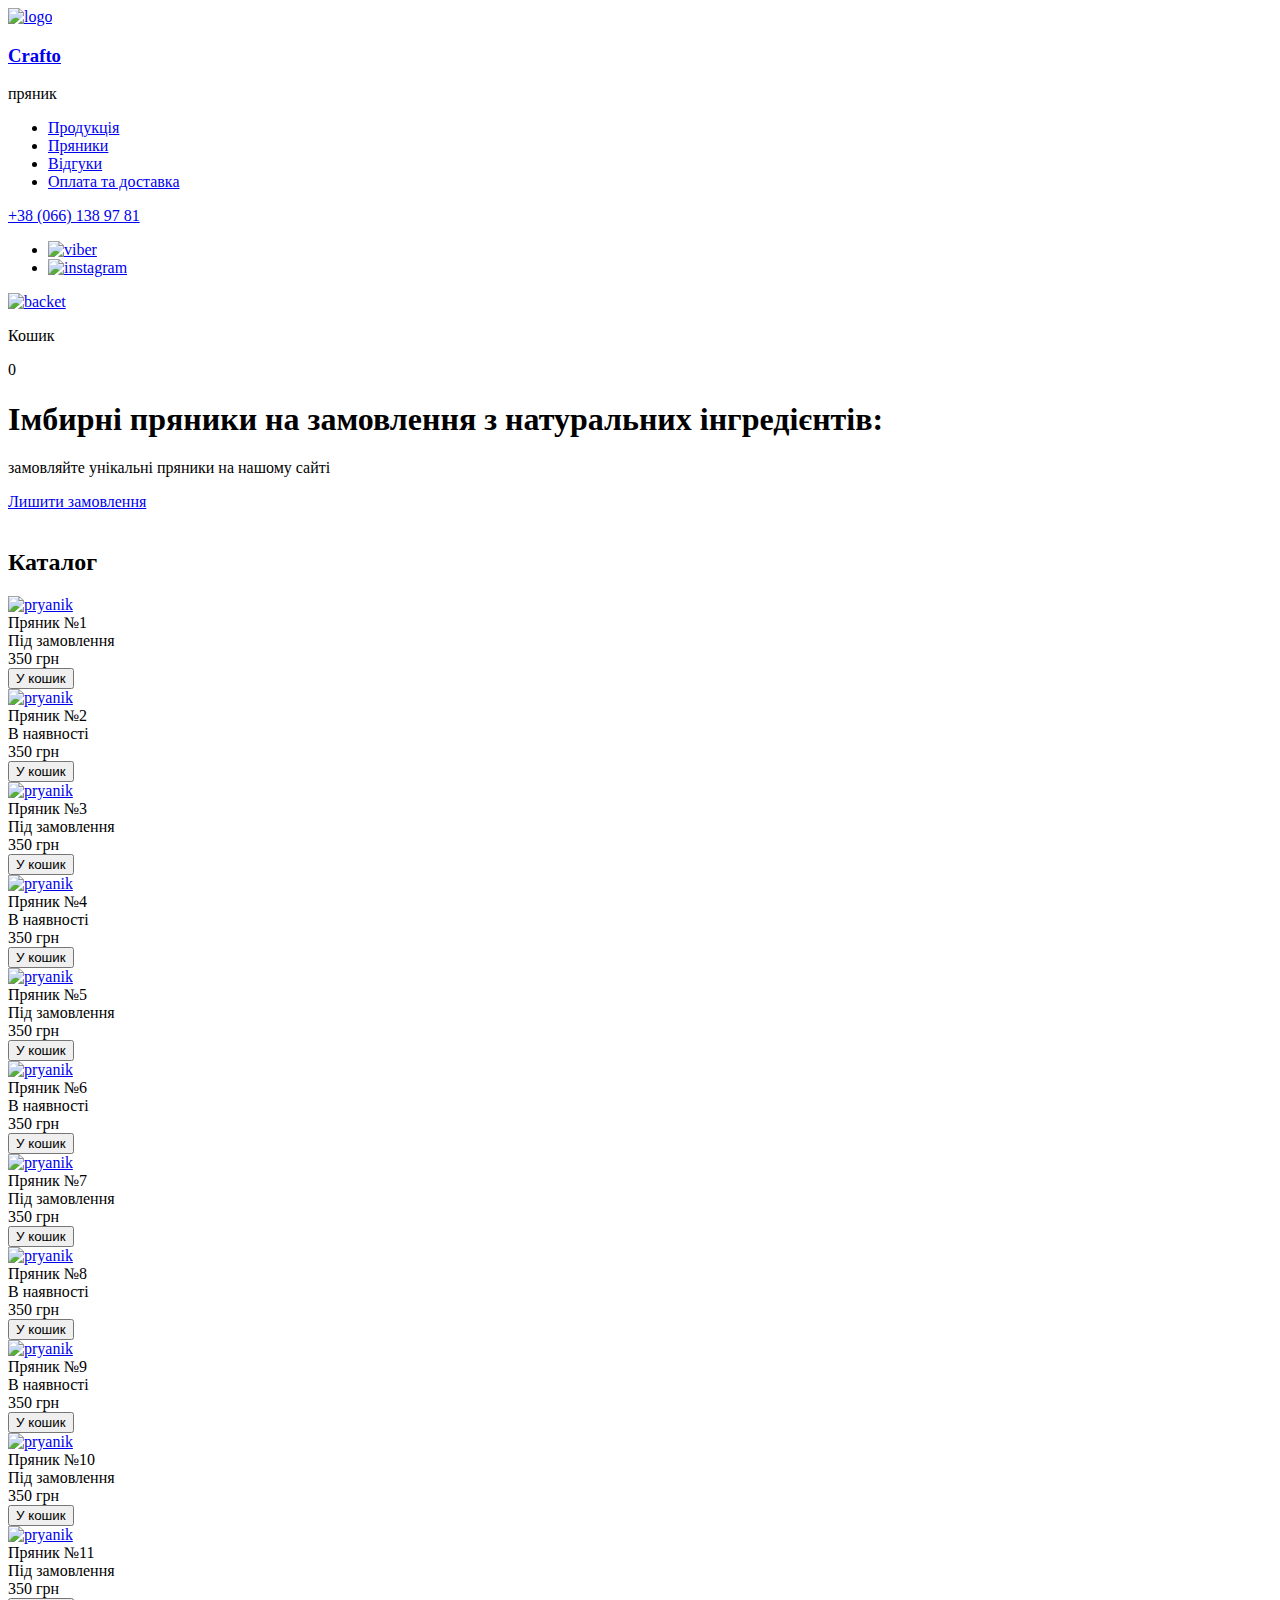
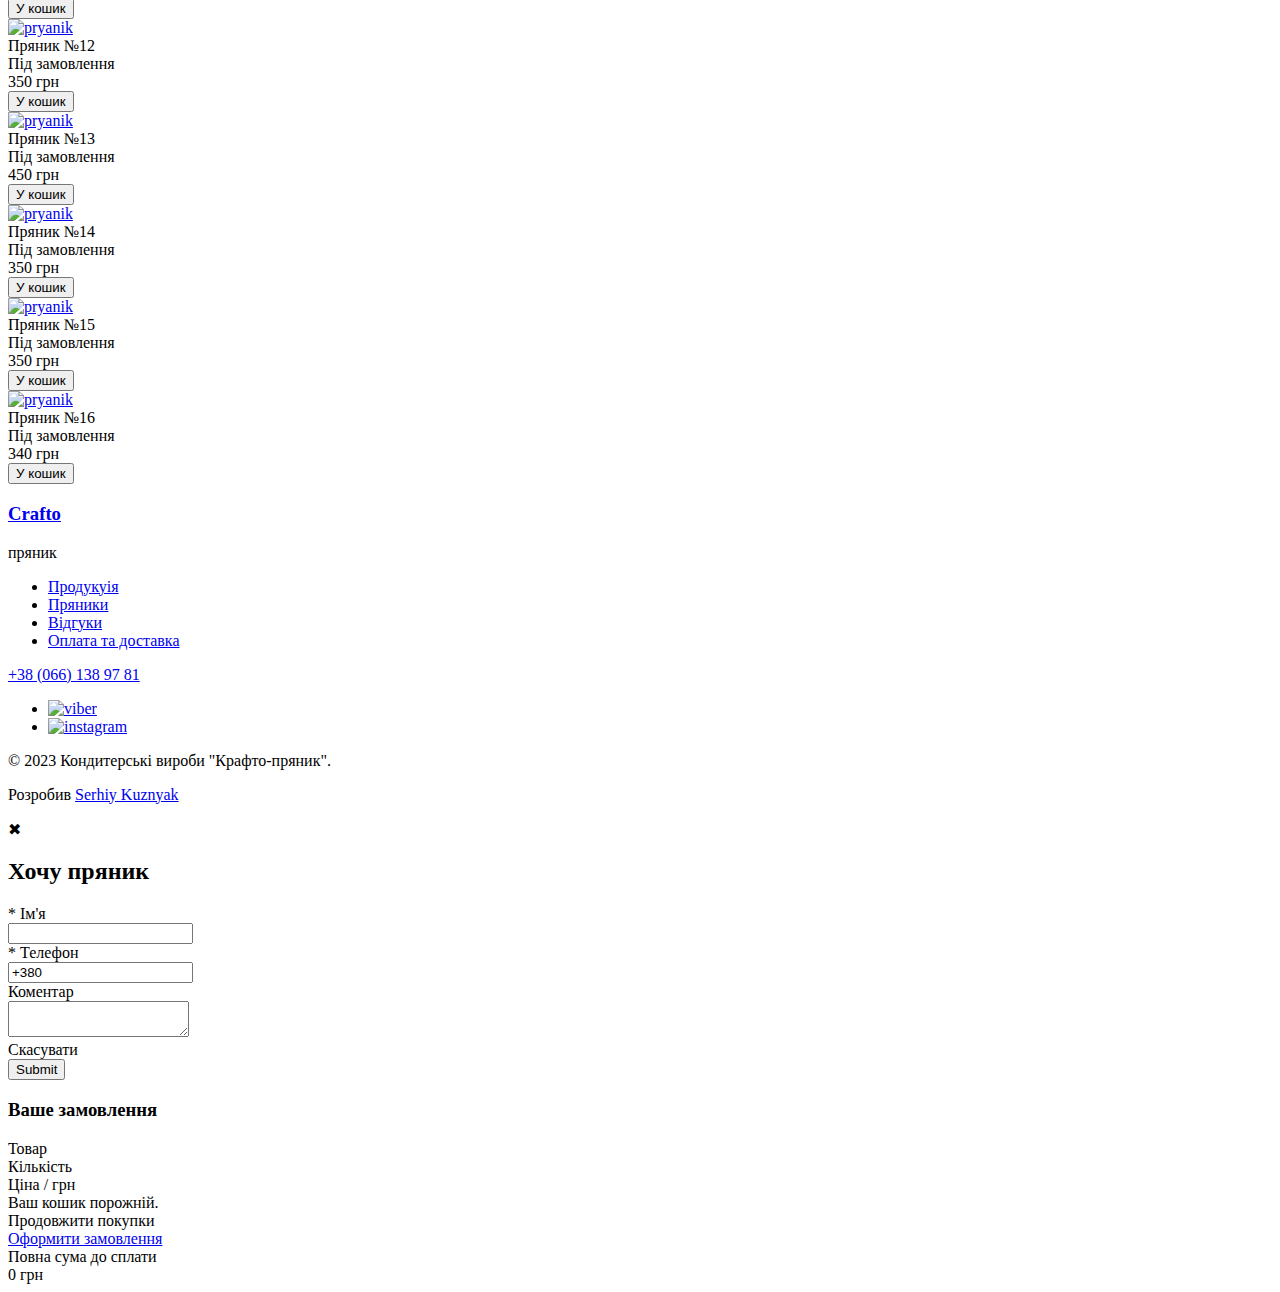
==== index.html @ ac28b1bc "Add files via upload" ====
<!DOCTYPE html>
<html lang="en">
<head>
    <meta charset="UTF-8">
    <meta http-equiv="X-UA-Compatible" content="IE=edge">
    <meta name="viewport" content="width=device-width, initial-scale=1.0">
    <title>Імбирні пряники ручної роботи на заказ. Crafto-пряник</title>
    <link rel="stylesheet" href="/css/slick.css">
    <link rel="stylesheet" href="/css/style.css">
    <link rel="stylesheet" href="/css/reset.css">
    <link rel="apple-touch-icon" sizes="180x180" href="favicon/apple-touch-icon.png">
    <link rel="icon" type="image/png" sizes="32x32" href="favicon/favicon-32x32.png">
    <link rel="icon" type="image/png" sizes="16x16" href="favicon/favicon-16x16.png">
    <link rel="manifest" href="favicon/site.webmanifest">
    <link rel="mask-icon" href="favicon/safari-pinned-tab.svg" color="#5bbad5">
    <meta name="msapplication-TileColor" content="#00aba9">
    <meta name="theme-color" content="#ffffff">
</head>
<body>
    <header class="header">
        <div class="container">
            <div class="top_wrapper">
                <div class="logo">
                    <a href="/">
                        <img src="/image/logo.svg" alt="logo">
                    </a> 
                    <div class="logo_text">
                        <a href="/">
                            <h3>Crafto</h3>
                        </a>
                        <p>пряник</p>      
                    </div>                                    
                </div>
                                
                <nav class="nav">
                    <ul class="ul_nav">
                        <li class="li_nav"><a href="#">Продукція</a></li>                    
                        <li class="li_nav"><a href="#">Пряники <i class="fa fa-angle-down"></i></a>
                            <!-- <ul class="submenu">
                                <li><a href="#">Item 1</a></li>
                                <li><a href="#">Item 2</a></li>
                              </ul> -->
                        </li>                        
                        <li class="li_nav"><a href="#">Відгуки</a></li>
                        <li class="li_nav"><a href="dostavka.html">Оплата та доставка</a></li>                        
                    </ul>
                </nav>                
                <div class="social-block">
                    <div class="tel-block">
                        <a href="tel:+380661389781" class="telephone">+38 (066) 138 97 81</a>
                    </div>
                    <ul class="social-menu">
                        <li class="social-viber"><a href="viber://chat?number= 380661389781" target="_blank">
                            <img src="/image/icon/viber-logo-14126.svg" alt="viber">
                        </a></li>
                        <li class="social-instagram"><a href="https://www.instagram.com/crafto_pryanik/" target="_blank">
                            <img src="/image/icon/instagram-logo-5544 1instagram_icon.svg" alt="instagram" max-width: 50px;>
                        </a></li>
                    </ul>
                </div>
                <div class="basket">
                    <div class="basket_icon">
                        <a href="#">
                            <img src="/image/icon/backet.svg" alt="backet">                            
                        </a>
                        <p class= "basket_text">Кошик</p>
                    </div>
                    <div class="basket_items " id="basket_items_count" >0</div>             
                   
                </div>
            </div>
        </div>
    </header>
  
    <section class="section">
        <div class="container">
            <div class="header_body">
                <div class="page">
                    <div class="title">
                        <h1 class="h1_title">Імбирні пряники на замовлення з натуральних інгредієнтів:</h1> 
                        <p class="p_title">замовляйте унікальні пряники на нашому сайті</p>   
                    </div>                
                    <a class="button_top" onclick="openModal()" href="#"><span>Лишити замовлення</span>  </a>                 
                </div>                
                <div class="pryanik-slider">
                    <img src="https://malevich.evo.run/img?url=https://images.crafta.ua/products/5823756" alt="" class="pryakin-slider__item">
                    <img src="https://shuba.life/static/content/thumbs/740x493/c/e2/hw4ywr---c740x493x50px50p-c740x493x50px50p-up--2c417b667ffc210f12deb0a39bbdfe2c.jpg" alt="" class="pryakin-slider__item">
                    <img src="https://domovenok-art.ru/wp-content/uploads/2018/11/imbirnye-pryaniki-super-recept.jpg" alt="" class="pryakin-slider__item">
                </div>
                            
            </div>            
        </div>
    </section>

    <section class="catalog">
        <div class="container">               
            <div class="catalog_text">
                    <h2>Каталог</h2>
           </div>           
                <div class="catalog_cart">

                    <div class="cart" data-id ="01">
                        <a href="/product.html"><img class="cart_img" src="/image/cart_1.jpg" alt="pryanik"></a>
                        <div class="catalog-box_category">
                            <div class="number_cart">Пряник №1</div>
                            <div class="info_cart">Під замовлення</div>
                            <div class="price_cart">350 грн</div>                            
                            <button class="price_add" id="price_open" data-cart="btn_add">У кошик</button>                                        
                        </div>                    
                    </div>

                    <div class="cart" data-id ="02">
                        <a href="/product.html"><img class="cart_img" src="/image/cart_1.jpg" alt="pryanik"></a>
                        <div class="catalog-box_category">
                            <div class="number_cart">Пряник №2</div>
                            <div class="info_cart info_cart_one">В наявності</div>
                            <div class="price_cart">350 грн</div> 
                            <button class="price_add" id="price_open" data-cart="btn_add">У кошик</button>                       
                        </div>                    
                    </div>

                    <div class="cart" data-id ="03">
                        <a href="/product.html"><img class="cart_img" src="/image/cart_1.jpg" alt="pryanik"></a>
                        <div class="catalog-box_category">
                            <div class="number_cart">Пряник №3</div>
                            <div class="info_cart">Під замовлення</div>
                            <div class="price_cart">350 грн</div> 
                            <button class="price_add" id="price_open" data-cart="btn_add">У кошик</button>                       
                        </div>                    
                    </div>

                    <div class="cart" data-id ="04">
                        <a href="/product.html"><img class="cart_img" src="/image/cart_1.jpg" alt="pryanik"></a>
                        <div class="catalog-box_category">
                            <div class="number_cart">Пряник №4</div>
                            <div class="info_cart info_cart_one">В наявності</div>
                            <div class="price_cart">350 грн</div> 
                            <button class="price_add" id="price_open" data-cart="btn_add">У кошик</button>                       
                        </div>                    
                    </div>

                    <div class="cart" data-id ="05">
                        <a href="/product.html"><img class="cart_img" src="/image/cart_1.jpg" alt="pryanik"></a>
                        <div class="catalog-box_category">
                            <div class="number_cart">Пряник №5</div>
                            <div class="info_cart">Під замовлення</div>
                            <div class="price_cart">350 грн</div> 
                            <button class="price_add" id="price_open" data-cart="btn_add">У кошик</button>                       
                        </div>                    
                    </div>

                    <div class="cart" data-id ="06">
                        <a href="/product.html"><img class="cart_img" src="/image/cart_1.jpg" alt="pryanik"></a>
                        <div class="catalog-box_category">
                            <div class="number_cart">Пряник №6</div>
                            <div class="info_cart info_cart_one">В наявності</div>
                            <div class="price_cart">350 грн</div> 
                            <button class="price_add" id="price_open" data-cart="btn_add">У кошик</button>                       
                        </div>                    
                    </div>

                    <div class="cart" data-id ="07">
                        <a href="/product.html"><img class="cart_img" src="/image/cart_1.jpg" alt="pryanik"></a>
                        <div class="catalog-box_category">
                            <div class="number_cart">Пряник №7</div>
                            <div class="info_cart">Під замовлення</div>
                            <div class="price_cart">350 грн</div> 
                            <button class="price_add" id="price_open" data-cart="btn_add">У кошик</button>                       
                        </div>                    
                    </div>

                    <div class="cart" data-id ="08">
                        <a href="/product.html"><img class="cart_img" src="/image/cart_1.jpg" alt="pryanik"></a>
                        <div class="catalog-box_category">
                            <div class="number_cart">Пряник №8</div>
                            <div class="info_cart info_cart_one">В наявності</div>
                            <div class="price_cart">350 грн</div> 
                            <button class="price_add" id="price_open" data-cart="btn_add">У кошик</button>                       
                        </div>                    
                    </div>

                    <div class="cart" data-id ="09">
                        <a href="/product.html"><img class="cart_img" src="/image/cart_1.jpg" alt="pryanik"></a>
                        <div class="catalog-box_category">
                            <div class="number_cart">Пряник №9</div>
                            <div class="info_cart info_cart_one">В наявності</div>
                            <div class="price_cart">350 грн</div> 
                            <button class="price_add" id="price_open" data-cart="btn_add">У кошик</button>                       
                        </div>                    
                    </div>

                    <div class="cart" data-id ="010">
                        <a href="/product.html"><img class="cart_img" src="/image/cart_1.jpg" alt="pryanik"></a>
                        <div class="catalog-box_category">
                            <div class="number_cart">Пряник №10</div>
                            <div class="info_cart">Під замовлення</div>
                            <div class="price_cart">350 грн</div> 
                            <button class="price_add" id="price_open" data-cart="btn_add">У кошик</button>                       
                        </div>                    
                    </div>

                    <div class="cart" data-id ="011">
                        <a href="/product.html"><img class="cart_img" src="/image/cart_1.jpg" alt="pryanik"></a>
                        <div class="catalog-box_category">
                            <div class="number_cart">Пряник №11</div>
                            <div class="info_cart">Під замовлення</div>
                            <div class="price_cart">350 грн</div> 
                            <button class="price_add" id="price_open" data-cart="btn_add">У кошик</button>                       
                        </div>                    
                    </div>

                    <div class="cart" data-id ="012">
                        <a href="/product.html"><img class="cart_img" src="/image/cart_1.jpg" alt="pryanik"></a>
                        <div class="catalog-box_category">
                            <div class="number_cart">Пряник №12</div>
                            <div class="info_cart">Під замовлення</div>
                            <div class="price_cart">350 грн</div> 
                            <button class="price_add" id="price_open" data-cart="btn_add">У кошик</button>                       
                        </div>                    
                    </div>

                    <div class="cart" data-id ="013">
                        <a href="/product.html"><img class="cart_img" src="/image/cart_1.jpg" alt="pryanik"></a>
                        <div class="catalog-box_category">
                            <div class="number_cart">Пряник №13</div>
                            <div class="info_cart">Під замовлення</div>
                            <div class="price_cart">450 грн</div> 
                            <button class="price_add" id="price_open" data-cart="btn_add">У кошик</button>                       
                        </div>                    
                    </div>

                    <div class="cart" data-id ="014">
                        <a href="/product.html"><img class="cart_img" src="/image/cart_1.jpg" alt="pryanik"></a>
                        <div class="catalog-box_category">
                            <div class="number_cart">Пряник №14</div>
                            <div class="info_cart">Під замовлення</div>
                            <div class="price_cart">350 грн</div> 
                            <button class="price_add" id="price_open" data-cart="btn_add">У кошик</button>                       
                        </div>                    
                    </div>

                    <div class="cart" data-id ="015">
                        <a href="/product.html"><img class="cart_img" src="/image/cart_1.jpg" alt="pryanik"></a>
                        <div class="catalog-box_category">
                            <div class="number_cart">Пряник №15</div>
                            <div class="info_cart">Під замовлення</div>
                            <div class="price_cart">350 грн</div> 
                            <button class="price_add" id="price_open" data-cart="btn_add">У кошик</button>                       
                        </div>                    
                    </div>

                    <div class="cart" data-id ="016">
                        <a href="/product.html"><img class="cart_img" src="/image/cart_1.jpg" alt="pryanik"></a>
                        <div class="catalog-box_category">
                            <div class="number_cart">Пряник №16</div>
                            <div class="info_cart">Під замовлення</div>
                            <div class="price_cart">340 грн</div> 
                            <button class="price_add" id="price_open" data-cart="btn_add">У кошик</button>                       
                        </div>                    
                    </div>
                                                  
            
        </div>                      
        </div>
    </section>

    <div class="footer">
       <div class="container">            
             <div class="logo_text">
                <a href="/">
                <h3>Crafto</h3>
                </a>
                 <p class="logo-text_footer">пряник</p>      
            </div>           

            <nav class="nav_footer ">
                <ul class="ul_nav">
                    <li class="li_nav li_footer"><a href="#">Продукуія</a></li>                    
                    <li class="li_nav li_footer"><a href="#">Пряники</a></li>
                    <li class="li_nav li_footer"><a href="#">Відгуки</a></li>
                    <li class="li_nav li_footer"><a href="/dostavka.html">Оплата та доставка</a></li>                        
                </ul>
            </nav>
            <div class="tel_footer tel_bottom">
                <div class="social-block">
                    <div class="tel-block">
                        <a href="tel:+380661389781" class="telephone">+38 (066) 138 97 81</a>
                    </div>
                    <ul class="social-menu">
                        <li class="social-viber"><a href="viber://chat?number=+380661389781" target=_blank"><img src="/image/icon/viber-logo-14126.svg" alt="viber"></a></li>
                        <li class="social-instagram"><a href="https://www.instagram.com/crafto_pryanik/" target="_blank"><img src="/image/icon/instagram-logo-5544 1instagram_icon.svg" alt="instagram" max-width: 50px;></a></li>
                    </ul>
                </div>
            </div>
            <div class="crafto">
                <p>© 2023 Кондитерські вироби "Крафто-пряник".</p>
                <p>Розробив <a href="https://www.facebook.com/profile.php?id=100007763801388">Serhiy Kuznyak</a></p>
            </div>
            
       </div> 
    </div> 

    <div id="modal_box" class="modal">
        <div class="modal__box">
            <form class="telegram-form">
                <div onclick="closeModal()" class="xrest">&#10006</div>
                <h2>Хочу пряник</h2>
                <div class="content__box" ><span>*</span> Ім'я</div>
                <div class="input__box"><input class="form_control" id="user_name" type="text" name="name" required></div>
                <div class="content__box" ><span>*</span> Телефон</div>
                <div class="input__box" ><input class="form_control" id="user_tel" type="tel" name="phone" required value="+380 " ></input></div>
                <div class="content__box" >Коментар</div>
                <textarea class="form_control" name="text" id="textarea"></textarea>
                <div class="errorMess"></div>
                <div class="button__box">                    
                    <div onclick="closeModal()" class="btn__box"><span>Скасувати</span></div>
                    <div id="btn__box" class="btn__box"><input type="submit"></div>
                    </div>                
            </form>            
        </div>
       </div>

       <div class="model">
            <div class="model_basket">
                <h3>Ваше замовлення</h3>
                <div class="model_header">
                    <div class="model_goods">Товар</div>
                    <div class="model_number">Кількість</div>
                    <div class="model_price">Ціна / грн</div>                   
                </div> 
                <div class="backet_close">Ваш кошик порожній.</div> 
                <div class="cartPrice"></div>                
                <div class="btn_form"> 
                    <div class="btn_one">
                        <div class="close_model" onclick="closeModal()"><span>Продовжити покупки</span></div>
                    <a><div class="btn_add"><a href="/basket.html"><span>Оформити замовлення</span></a></div> </a>
                    </div>           
                    <div class="all__calc">
                        Повна сума до сплати<br><span class="total__calc">0 </span><span class="grn"> грн</span>
                    </div>                                                      
                </div>                  
               
                                       
            </div>     
                     
        </div>

       </div>

    </div>
    <script src="/js/calcCartPrice.js"></script>
    <script src="/js/basketItems.js"></script>   
    <script src="https://ajax.googleapis.com/ajax/libs/jquery/3.7.1/jquery.min.js"></script>    
    <script src="/js/slider.js"></script>
    <script src="/js/slick.min.js"></script>
    <script src="/js/form.js"></script> 
    <script src="js/script.js"></script>
    <script src="/js/localStorage.js"></script>    
    <script src="/js/toggleCartStatus.js"></script>    
</body>
</html>
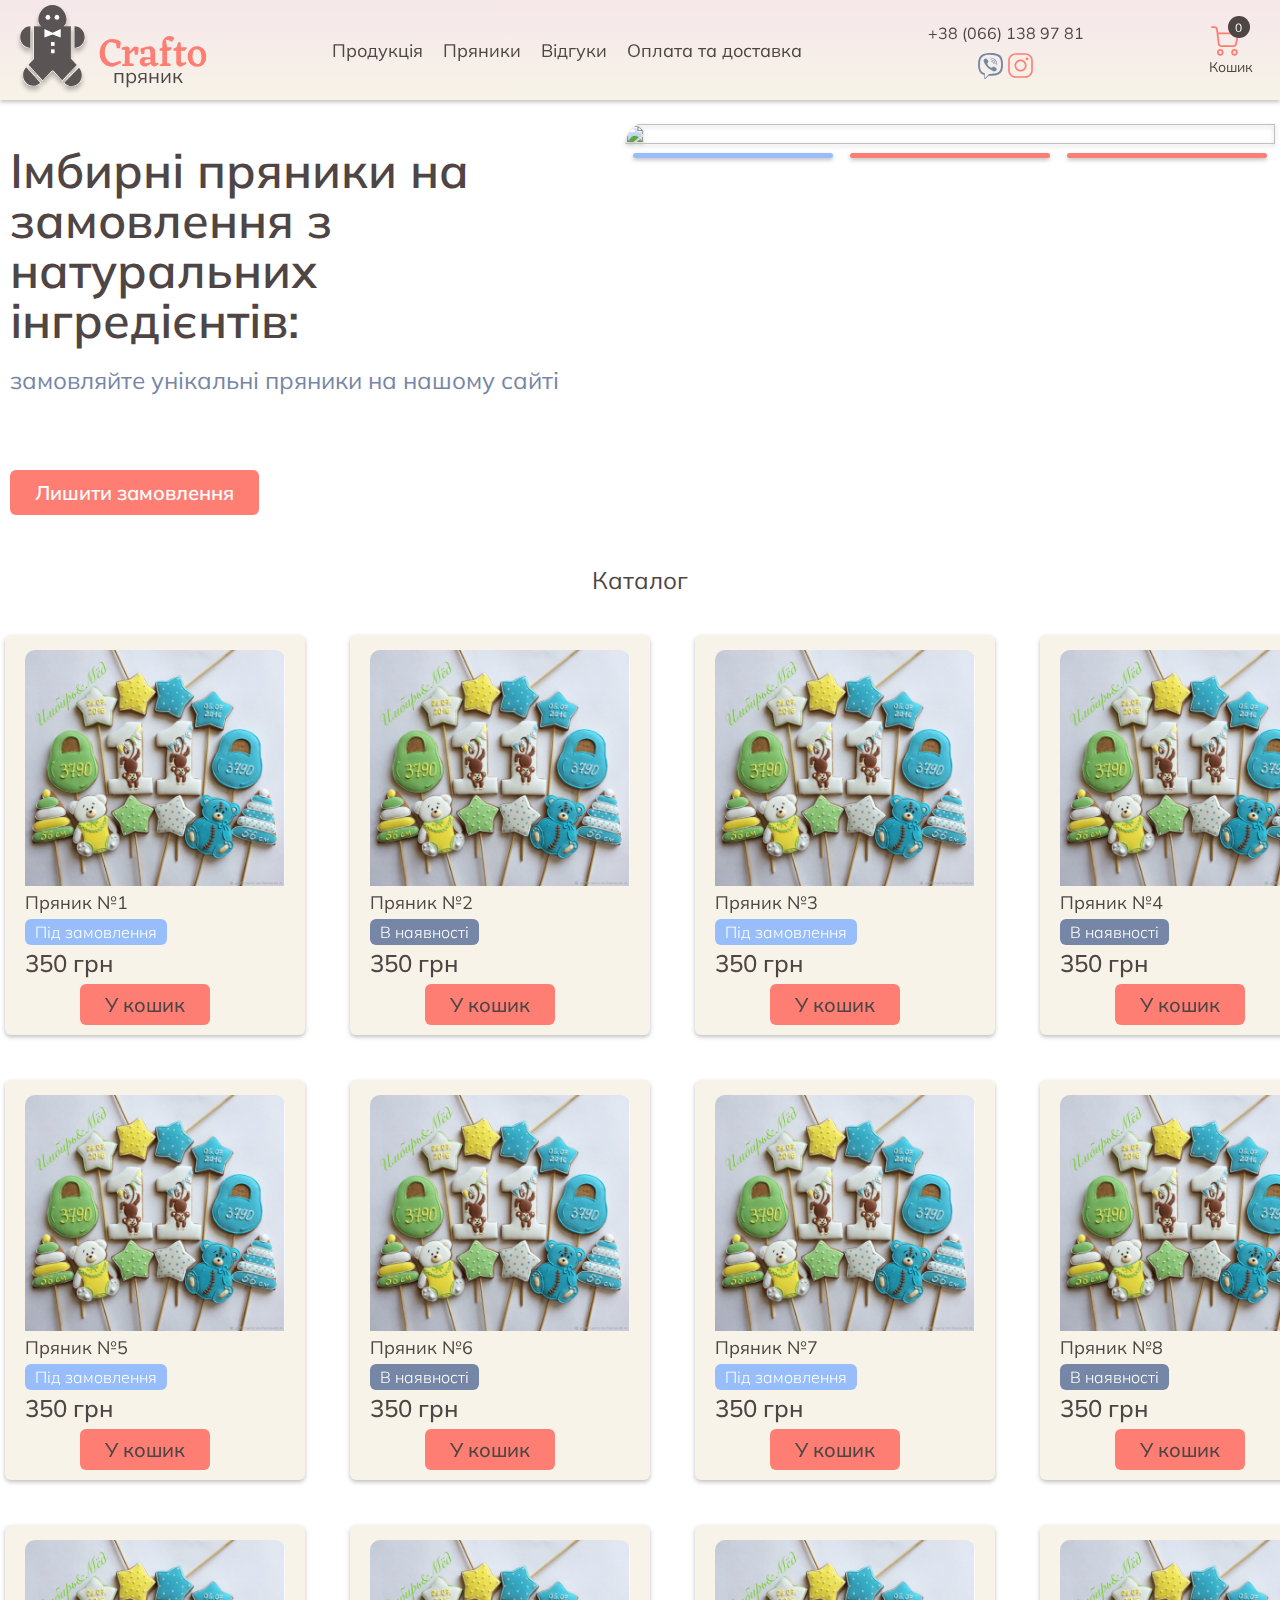
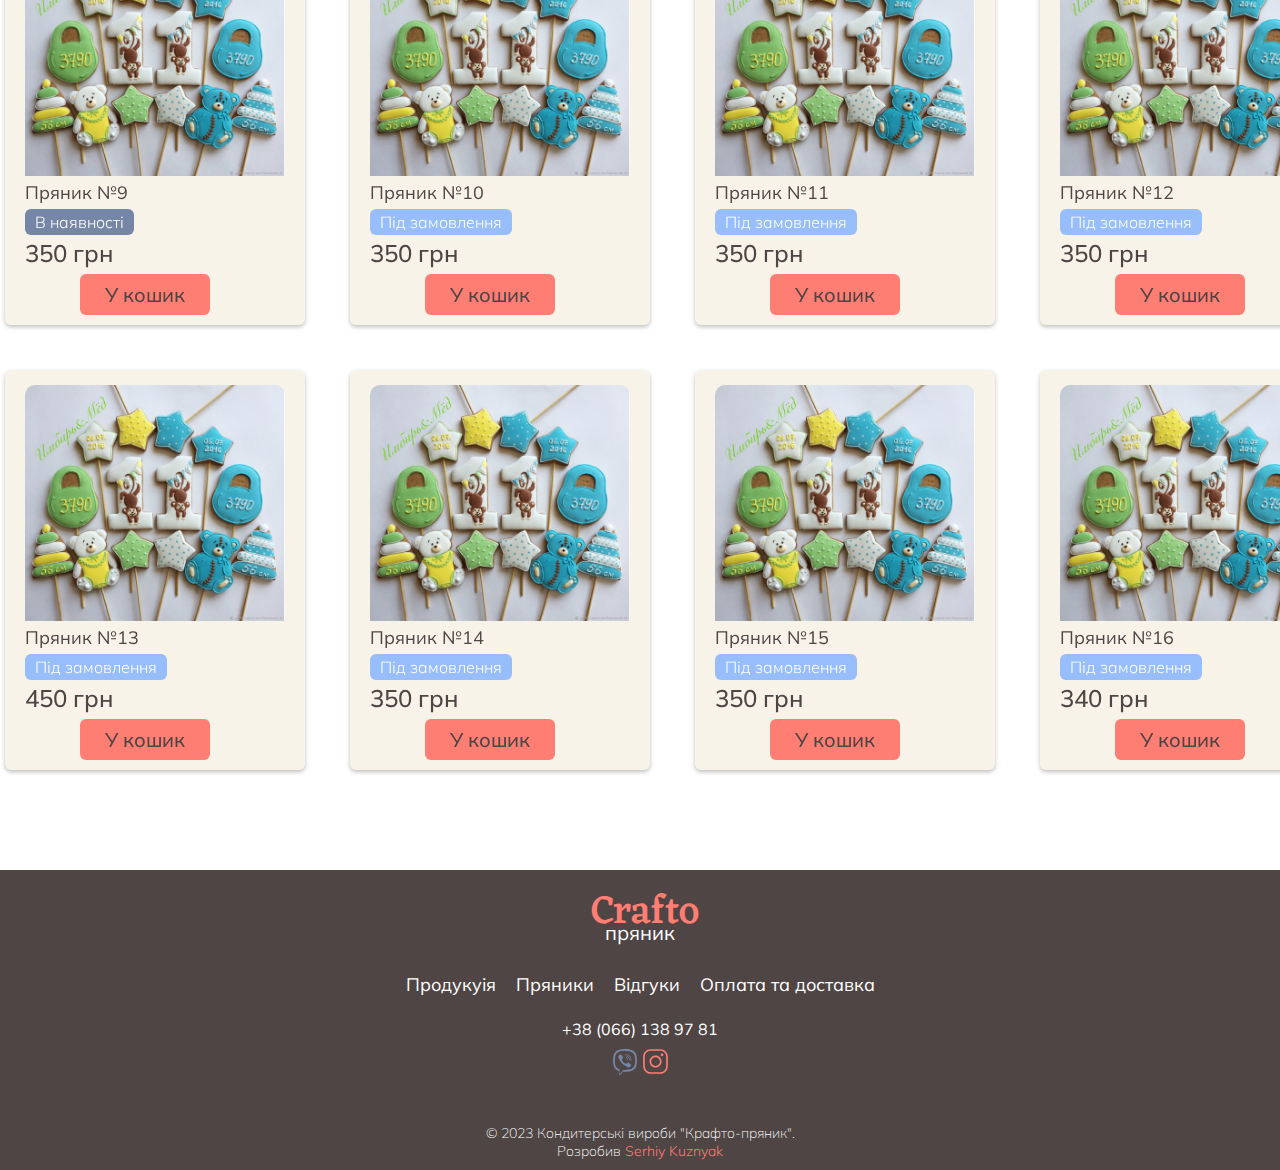
==== commit 7a435b87: "Update index.html" ====
--- a/index.html
+++ b/index.html
@@ -5,9 +5,9 @@
     <meta http-equiv="X-UA-Compatible" content="IE=edge">
     <meta name="viewport" content="width=device-width, initial-scale=1.0">
     <title>Імбирні пряники ручної роботи на заказ. Crafto-пряник</title>
-    <link rel="stylesheet" href="/css/slick.css">
-    <link rel="stylesheet" href="/css/style.css">
-    <link rel="stylesheet" href="/css/reset.css">
+    <link rel="stylesheet" href="css/slick.css">
+    <link rel="stylesheet" href="css/style.css">
+    <link rel="stylesheet" href="css/reset.css">
     <link rel="apple-touch-icon" sizes="180x180" href="favicon/apple-touch-icon.png">
     <link rel="icon" type="image/png" sizes="32x32" href="favicon/favicon-32x32.png">
     <link rel="icon" type="image/png" sizes="16x16" href="favicon/favicon-16x16.png">
--- a/css/style.css
+++ b/css/style.css
@@ -0,0 +1,949 @@
+@import "./reser.css";
+@import url('https://fonts.googleapis.com/css2?family=Eczar:wght@500&family=Inter:wght@400;700&family=Raleway&display=swap');
+@import url('https://fonts.googleapis.com/css2?family=Mulish:wght@200;300;400;500;600;700&display=swap');
+
+
+html{
+    font-family: 'Mulish', sans-serif;
+    font-weight: 400;
+    font-size: 24px;
+    color: #4F4545;         
+}
+
+a{
+    color: #4F4545;
+}
+
+p{
+    color: #4F4545;
+    font-weight: 400;
+    font-size: 16px;
+}
+
+p span{
+    color: #FF7E73;
+    
+}
+
+/**********header**********/
+
+.header{
+    /* background-image: url(/image/bg_top.jpg);  */
+    background-color: #F7F3E8;
+    background: linear-gradient(to bottom,#f5e7ea 0%, #F7F3E8 100%);
+    filter: drop-shadow(0px 2px 2px rgba(0, 0, 0, 0.25));
+    position: fixed;
+    width: 100%;
+    z-index: 99;
+}
+
+.container{
+    max-width: 1374px;
+    margin: 0 auto; 
+    padding: 0 5px; 
+    /* border: 1px solid #000;     */
+}
+
+.top_wrapper{
+    height: 100px;
+    display: flex;
+    justify-content: space-between;
+    align-items: center;
+}
+
+.logo{
+    display: flex;  
+    align-items: center;     
+}
+
+.logo_text h3{
+    flex-direction: column;
+    margin-left: 10px;
+    margin-top: 15px;
+    font-family: 'Eczar', serif;
+    font-size: 40px;
+    font-weight: 500;
+    color: #FF7E73;
+    line-height: 15px;    
+}
+
+.logo_text p{
+    text-align: center;
+    font-family: 'Mulish', sans-serif;
+    font-size: 20px;
+}
+
+.ul_nav{
+    display: flex;
+    gap: 20px;    
+}
+
+.li_nav a{
+    font-family: 'Mulish', sans-serif;
+    font-style: normal;
+    font-weight: 400;
+    font-size: 18px;
+    line-height: 39px;
+    position: relative;
+    
+}
+
+.tel-block{
+    font-size: 16px;
+    margin-bottom: 10px;
+}
+
+.social-menu{
+    display: flex;
+    justify-content: center;
+    
+}
+
+.social-viber{
+    margin-right: 5px;
+}
+
+.social-viber,
+.social-instagram{
+    width: 25px;
+    height: 25px;
+}
+
+.social-viber:hover,
+.social-instagram:hover{
+    transform: scale(1.1);
+    transition: all 0.2s;
+}
+
+.li_nav a:before{
+    content: '';
+    position: absolute;
+    height: 2px;
+    width: 0;
+    background: #FF7E73;
+    bottom: 0;
+    left: 50%;
+    transition: all 0.3s ease;
+}
+
+.li_nav a:hover::before{
+    width: 100%;
+    left: 0;
+}
+
+.basket{
+    display: flex;        
+}
+
+
+.basket_items{
+    font-size: 12px;
+    background-color: #4F4545;
+    color: #ffffff;
+    padding: 4px 4px;
+    display: flex;
+    width: 22px;
+    height: 22px;
+    border-radius: 50%;   
+    align-items: center;
+    justify-content: center;
+    position: relative;
+    top: -8px;
+    right: 25px;   
+    cursor: pointer; 
+}
+
+.basket_items:hover{
+    font-size: 12px;
+    background-color:#97befa;
+    transition: all .1s ease-in;
+    
+}
+
+.basket_text{
+    font-size: 14px;
+    display: block;
+    cursor: pointer;
+}
+
+.basket_text:hover{
+    color:#97befa;
+    transition: all .2s ease-in;
+}
+
+
+
+/**********title_and_slider**********/
+
+.header_body{
+    padding-top: 120px;
+    display: flex;
+    justify-content: space-between;
+    
+}
+
+.page{
+    padding: 0 5px;
+        }
+
+.title{
+    max-width: 600px;
+    margin-top: 25px;
+    margin-bottom: 25px;
+    
+}
+
+.h1_title{
+    font-family: 'Mulish', sans-serif;
+    font-weight: 600;
+    font-size: 48px;
+    line-height: 50px;
+}
+
+.p_title{
+    font-family: 'Mulish', sans-serif;
+    font-style: normal;
+    font-weight: 400;
+    font-size: 24px;    
+    color: #7686A6;
+    padding-top: 20px;
+}
+ 
+.button_top{    
+    display: inline-block;   
+    color:#ffffff;
+    font-size: 20px;
+    font-weight: 600;
+    background-color: #FF7E73; 
+    fill: #FFFFFF;
+    border-width: 1px 1px 1px 1px;   
+    padding: 10px 25px;
+    border-radius: 6px;
+    margin-top: 50px; 
+       
+}
+
+.button_top :hover{   
+    color:#4F4545;
+    background-color: #FF7E73; 
+    transform: scale(1.1); 
+    transition: all .3s ease-in;
+}
+
+.textarea{
+    background-color: #FFF;
+    color: #4F4545;
+    padding: 5px 5px;    
+}
+/****Slider****/
+
+.pryanik-slider{
+    max-width: 650px;
+    filter: drop-shadow(0px 2px 2px rgba(0, 0, 0, 0.25)); 
+    transition: all 0.3s ease-in;            
+}
+
+.pryanik-slider img{
+    max-height: 400px;
+    border-radius: 100px 10px 10px; 
+}
+
+.slick-dots{
+    display: flex;       
+    justify-content: space-around;
+    padding-top: 3px;
+    
+}
+
+.slick-dots button{
+    display: flex;
+    border-radius: 5px;
+    font-size: 0;
+    width: 200px;
+    height: 5px;
+    background-color: #FF7E73;
+    cursor: pointer;
+    transition: all .3s;
+}
+.slick-dots button:hover,
+.slick-active button{
+    background-color:#97befa;
+}
+
+/**********Catalog*********/
+
+.catalog_text{
+    margin-top: 50px;
+    text-align: center;
+}
+
+.catalog_cart{
+    margin-top: 40px;
+    display: grid;
+    grid-template-columns: 300px 300px 300px 300px;
+    grid-template-rows: 400px 400px 400px 400px;
+    grid-gap: 45px 45px;
+    padding-bottom: 50px;
+}
+
+.cart{
+    max-width: 300px;
+    height: 400px;
+    background-color: #F7F3E8;
+    border-radius: 6px;
+    padding: 15px 20px;
+    filter: drop-shadow(0px 2px 2px rgba(0, 0, 0, 0.25)); 
+    transition: all 0.3s ease-in;
+}
+
+.cart:hover{   
+    background-color: #fcfbf8; 
+    transform: translateY(-2px);
+    transform: scale(1.1);        
+}
+
+.cart_img{
+    border-top-right-radius: 10px;
+    border-top-left-radius: 10px;
+     
+    
+}
+
+
+.cart a:hover{
+      color: #FFF;
+      transition: all 0.3s ease;
+      
+}
+
+.price_add{
+    position: relative;
+    top: 6px;
+    left: 55px;
+    width: 140px;
+    font-weight: 500;
+    font-size: 20px;
+    padding: 8px 20px;
+    background-color: #FF7E73;
+    border-radius: 10px;
+    text-align: center;
+    cursor: pointer;    
+}
+
+.price_add_one{
+    position: static;
+    margin-top: 20px;
+}
+
+#price_open{
+    max-width: 130px;
+    border-radius: 6px;
+}
+
+#price_open:hover{
+    color:#FFF;
+    transition: all 0.3s ease-in;
+}
+
+.number_cart{
+    font-size: 18px;
+    padding-top: 5px;
+}
+
+.info_cart{
+    color: #FFF;
+    display: inline-block;
+    font-weight: 300;
+    font-size: 16px;
+    padding: 3px 10px;
+    border-radius: 6px;
+    background-color: #97befa;
+}
+
+.info_cart_one{
+    background-color: #7686A6;
+}
+
+.price_cart{
+    padding-top: 3px;
+    font-weight: 500;
+}
+
+.counter__price{
+    display: flex;
+}
+
+
+/**********footer*********/
+
+.footer{
+    max-width: 100%;
+    height: 300px;
+    background-color: #4F4545;
+    margin-top: 50px;
+}
+
+.logo_text{
+    padding-top: 20px;
+    text-align: center;   
+}
+
+.logo-text_footer {
+   color:#FFF;
+}
+
+.nav_footer{
+    padding-top: 20px;
+    display: flex;
+    justify-content: center;
+}
+
+.li_footer a{
+        color:#FFF;
+}
+
+.tel_footer{
+    padding-top: 15px;
+    text-align: center;
+}
+
+.tel_bottom a{
+    color: #FFF;
+    font-size: 16px;
+    vertical-align: top;
+}
+
+.crafto{
+    padding-top: 50px;
+    text-align: center;
+    
+    
+}
+
+.crafto p{
+    color: #fff;
+    font-size: 14px;
+    font-weight: 200;
+        
+}
+
+.crafto a{
+    color: #FF7E73;
+    font-size: 14px;
+    font-weight: 300;   
+    
+}
+
+
+
+
+/********madal window******/
+.modal{
+    position: fixed;
+    left: 0;
+    top: 0;
+    width: 100%;
+    height: 100vh;
+    z-index: 99998;
+    background-color: rgba(0, 0, 0, 30%);
+    display: none;
+    align-items: center;
+    justify-content: center;
+    overflow:hidden;
+    }
+
+.modal__box{
+    position: relative;
+    width: 350px;
+    padding: 20px;
+    background-color: #F7F3E8;
+    box-shadow: 3px 3px 19px -2px rgba(0,0,0,0.53);
+    border-radius: 10px;
+    text-align: center;
+}
+
+.xrest{
+    position: absolute;
+    top: 0;
+    right: 5px;
+    cursor: pointer;
+}
+
+.xrest:hover{
+    color:#FF7E73;
+    transition: all .3s ease;
+}
+
+.modal.active{
+    display: flex;
+    
+}
+
+.input__box{
+    background-color: #fff;
+    border: 1px solid #c2d7f7;
+    border-radius: 6px;
+    font-size: 20px;
+    max-width: 300x;
+    display: inline-block;
+    text-align: center;
+    padding: 4px 8px;
+}
+.telegram-form textarea{
+    border: 1px solid #c2d7f7;
+    
+}
+
+
+.content__box{
+    font-size: 16px;
+    font-weight: 400;
+    padding: 5px 0;
+}
+
+.modal__box h2{
+    font-size: 22px;
+    color: #97befa;
+    line-height: 40px;
+}
+
+.content__box span{
+    color:#ff7e73;
+}
+
+.button__box{
+    padding-top: 20px;
+    display: flex;
+    justify-content:space-between;
+}
+
+.btn_form{
+    display:flex;
+    justify-content: space-between;   
+        
+}
+
+.btn_one{
+    display: flex;
+    vertical-align: auto;
+    margin: auto;
+    padding: 30px 10px 0px 10px;
+}
+
+.close_model{
+    height: 40px;
+    background-color:#97befa;
+    border-radius: 6px;
+    cursor: pointer;
+    font-size: 18px;
+    padding: 8px;
+    
+}
+
+.close_model:hover{
+    color:#FFF;
+    transition: all 0.3s ease-in;
+        
+}
+
+.btn_add{
+    height: 40px;
+    background-color:#ff7e73;
+    border-radius: 6px;
+    cursor: pointer;
+    font-size: 18px;   
+    padding: 8px; 
+    margin-left: 60px;       
+}
+
+.btn_add :hover{
+    color:#FFF;
+    transition: all 0.3s ease-in;   
+}
+
+.btn__box{
+    /* margin-top: total__calc; */
+    background-color: #FF7E73;
+    font-size: 18px;
+    padding: 8px 20px;
+    border-radius: 6px;
+    cursor: pointer;
+}
+
+.btn__box{
+    border: 2px solid #97befa;
+    background-color: #FFF;
+}
+
+.btn__box:hover{
+    background-color: #97befa;
+    color: #fff;
+    transition: all .3s ease;  
+}
+
+#btn__box{
+    border: 2px solid #FF7E73;
+    background-color: #FF7E73;
+}
+
+
+#btn__box:hover{
+    border: 2px solid #FF7E73;
+}
+
+#textarea{
+    width: 100%;
+    background-color: #fff;
+    font-size: 20px;
+    border-radius: 6px;
+    padding: 5px;
+    outline: none;
+    resize: none;
+}
+
+.errorMess{
+    padding-top: 15px;
+    color: #FF7E73;
+    font-size: 16px;
+}
+
+.all__calc__top{
+    display: none;
+}
+
+.all__calc{
+    padding: 10px 0px 10px 0;
+    text-align: right;
+}
+
+.total__calc{
+    font-size: 32px;
+}
+
+.total__calc__top{
+    font-size: 22px;
+    color:#7686A6;
+}
+
+.grn{
+    font-size: 32px;
+}
+
+.grn_top{
+    font-size: 18px;
+}
+
+/********Модельне вікно корзини***********/
+
+.basket_model{
+    padding-top: 150px;
+    padding-bottom: 50px;
+}
+
+.model{
+    position: fixed;
+    left: 0;
+    top: 0;
+    width: 100%;
+    height: 100vh;
+    z-index: 99998;
+    background-color: rgba(0, 0, 0, 30%);
+    display: none;
+    align-items: center;
+    justify-content: center;
+    overflow:hidden;   
+}
+
+.model_basket{
+    font-size: 16px;
+    position: relative;
+    width: 50%;
+    padding: 15px;
+    background-color: #F7F3E8;
+    box-shadow: 3px 3px 19px -2px rgba(0,0,0,0.53);
+    border-radius: 10px;
+    text-align: center;   
+    
+}
+
+.model_header{
+    display: flex;
+    justify-content:space-between;
+    padding: 5px;
+    background-color:#c0a19e;
+    margin-top: 10px;  
+    border-radius: 4px; 
+    
+}
+
+.model_body{
+    padding: 5px;
+    display: flex;
+    justify-content:space-between;
+    background-color:#ffffff;
+    max-height: 100px;
+    align-items: center;
+    border-bottom: 1px solid #ddd8d8;   
+}
+
+.model_info{
+    align-items:center;
+    display: flex;
+    max-height: 100px;
+    
+}
+
+.model_img{
+    max-width: 100px;
+    max-height: 100px;    
+}
+
+.counter-wrapper{
+    align-items: center;
+    background: #f2ede7;    
+    border-radius: 8px;
+    width: 100px;
+    display: flex;
+    font-size: 14px;
+    height: 25px;
+    overflow: hidden;
+}
+
+.item__control {
+    width: 30px;
+    cursor: pointer;
+    transition: 0.2s ease-in;
+    text-align: center;
+    padding: 5px;
+}
+
+.item__control:hover {
+   background-color:#FF7E73;
+}
+
+.backet_close{
+    font-size: 20px;
+    color:#FF7E73;
+    padding: 25px 0;
+}
+
+.item__current {
+    width: 40px;
+    text-align: center;
+}
+.model_title{
+    padding-left: 5px;
+}
+
+.model_id{
+    padding-left: 220px;
+}
+
+.model_number{
+    padding-left: 50px;
+}
+
+.delete{
+cursor: pointer;
+padding: 2px;
+font-size: 14px;
+}
+
+.delete:hover{
+    color:#ff7e73;
+}
+
+.section_dostavka{
+    padding-top: 150px;
+    font-size: 18px;
+}
+
+.section_dostavka h4{    
+    font-size: 24px;
+    font-weight: bold;
+    text-transform: uppercase;
+    margin-bottom: 25px;
+}
+
+.section_dostavka span{    
+    font-weight: 700;
+    color:#4F4545;    
+}
+
+.section_dostavka h5{    
+    font-weight: 700;
+    color:#4F4545;  
+    margin: 30px 0;  
+}
+
+.section_dostavka p{    
+    margin: 3px 0;
+}
+
+
+/*****product****/
+
+.product{
+    padding-top: 100px;
+}
+
+.product_title{
+    padding-top: 30px;
+    padding-bottom: 30px;
+    color:#7686A6;
+    font-weight: 600;
+    font-size: 30px;     
+}
+
+.product_img img:hover{
+    transform: scale(1.1);
+    transition: all 0.3s ease-in;        
+}
+
+.product_info{   
+    display: flex;
+    justify-content: center ;
+}
+
+.product_img{
+    max-width: 400px;  
+}
+
+.product_column{
+    margin-top: 92px;
+    margin-left: 50px;
+}
+
+.product_column p{
+    font-size: 18px;
+}
+
+.product_column span{
+    font-size: 26px;
+    font-weight: 500;
+    color:#7686A6;    
+}
+
+.description{
+    padding-top: 10px;
+    color:rgb(183, 183, 183) !important;
+    font-size: 16px;      
+}
+
+.product_description,
+.product_storage{
+max-width: 650px;
+margin: 0 auto;
+margin-top: 20px;
+}
+
+.product_description p,
+.product_storage p{
+font-size: 18px;
+margin-top: 5px;
+}
+
+
+/*****finish_basket*****/
+.basket_finish{
+    padding-top: 120px;
+    max-width: 800px;
+    margin: 0 auto;
+    font-size: 16px;
+}
+
+.basket_finish h3{
+    color:#7686A6;
+    font-weight: 300;
+    font-size: 22px;
+    text-align: center;
+    margin-bottom: 15px;
+}
+
+.backet_close{
+    text-align: center;
+}
+
+/*****basket_forms*****/
+
+.content_box_form {
+    margin-top: 10px;
+   
+}
+
+.basket_form_section{
+    margin-top: 15px;
+}
+
+.content_box_form span{
+    color:#ff7e73;   
+}
+
+.input_box_form input{
+    min-width: 370px;
+    padding: 5px 15px;
+    border: 1px solid rgb(243, 235, 235);
+    transition: all 0.2s ease 0s;
+    background: rgb(252, 248, 248);
+    border-radius: 4px;
+    min-height: 40px;
+}
+
+.cityName{
+    min-width: 370px;
+    padding: 5px 15px;
+    border: 1px solid rgb(243, 235, 235);
+    transition: all 0.2s ease 0s;
+    background: rgb(252, 248, 248);
+    border-radius: 4px;
+    min-height: 40px;
+}
+
+.deliveryForm{
+    margin-top: 25px;
+}
+
+#input_box_form{
+    min-width: 370px;
+    padding: 5px 15px;
+    border: 1px solid rgb(243, 235, 235);
+    transition: all 0.2s ease 0s;
+    background: rgb(252, 248, 248);
+    border-radius: 4px;
+    min-height: 80px;
+    outline: none;
+    resize: none;
+}
+
+#react-dropdown{
+    min-width: 370px;
+    padding: 5px 15px;
+    border: 1px solid rgb(243, 235, 235);
+    transition: all 0.2s ease 0s;
+    background: rgb(252, 248, 248);
+    border-radius: 4px;
+    min-height: 40px;
+    outline: none;
+    resize: none;
+}
+
+
+/*****Nova Poshta*****/
+
+.basket_np h3{
+    margin: 25px 0 10px 0;
+    
+}
+
+.radio_box{
+    margin-top: 15px;
+    
+}
+
+
+/*****slider*****/
+
+.ua_1{
+    background-color: #40c9ff;
+    height: 200px;
+}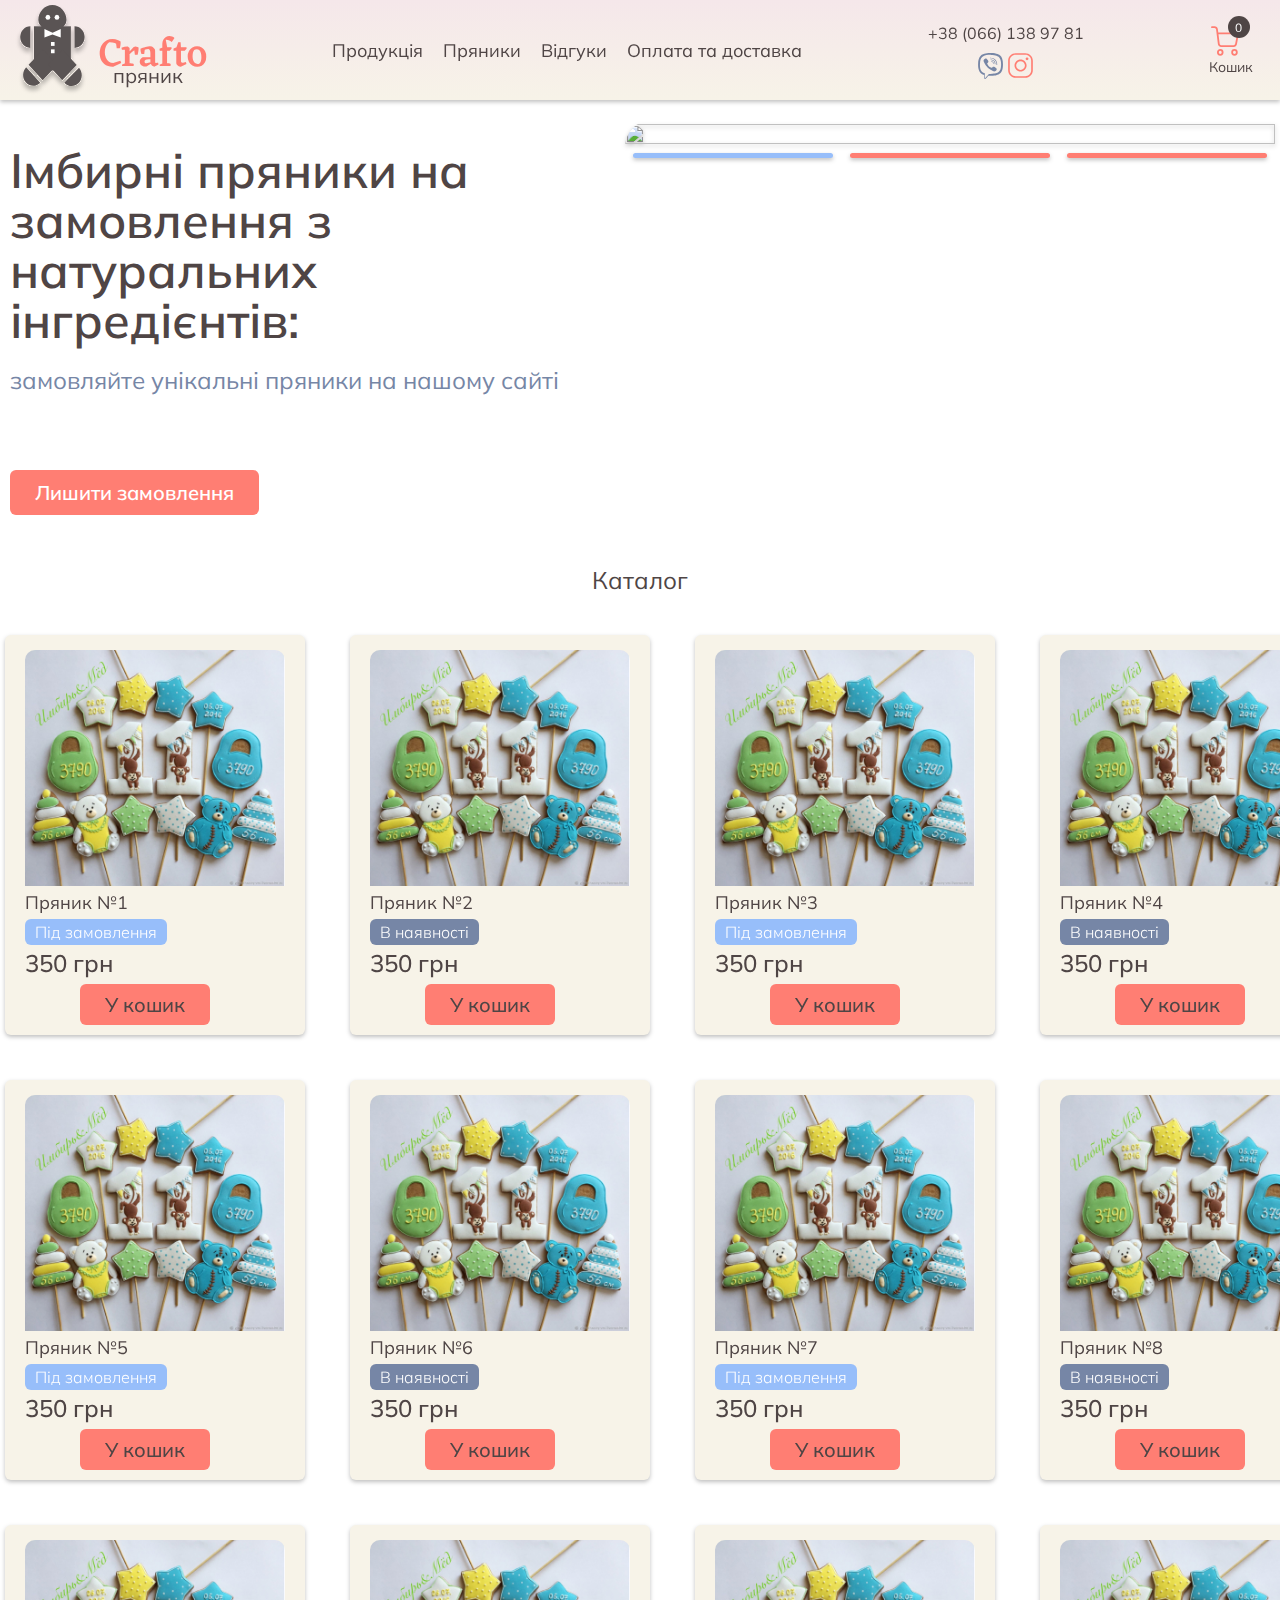
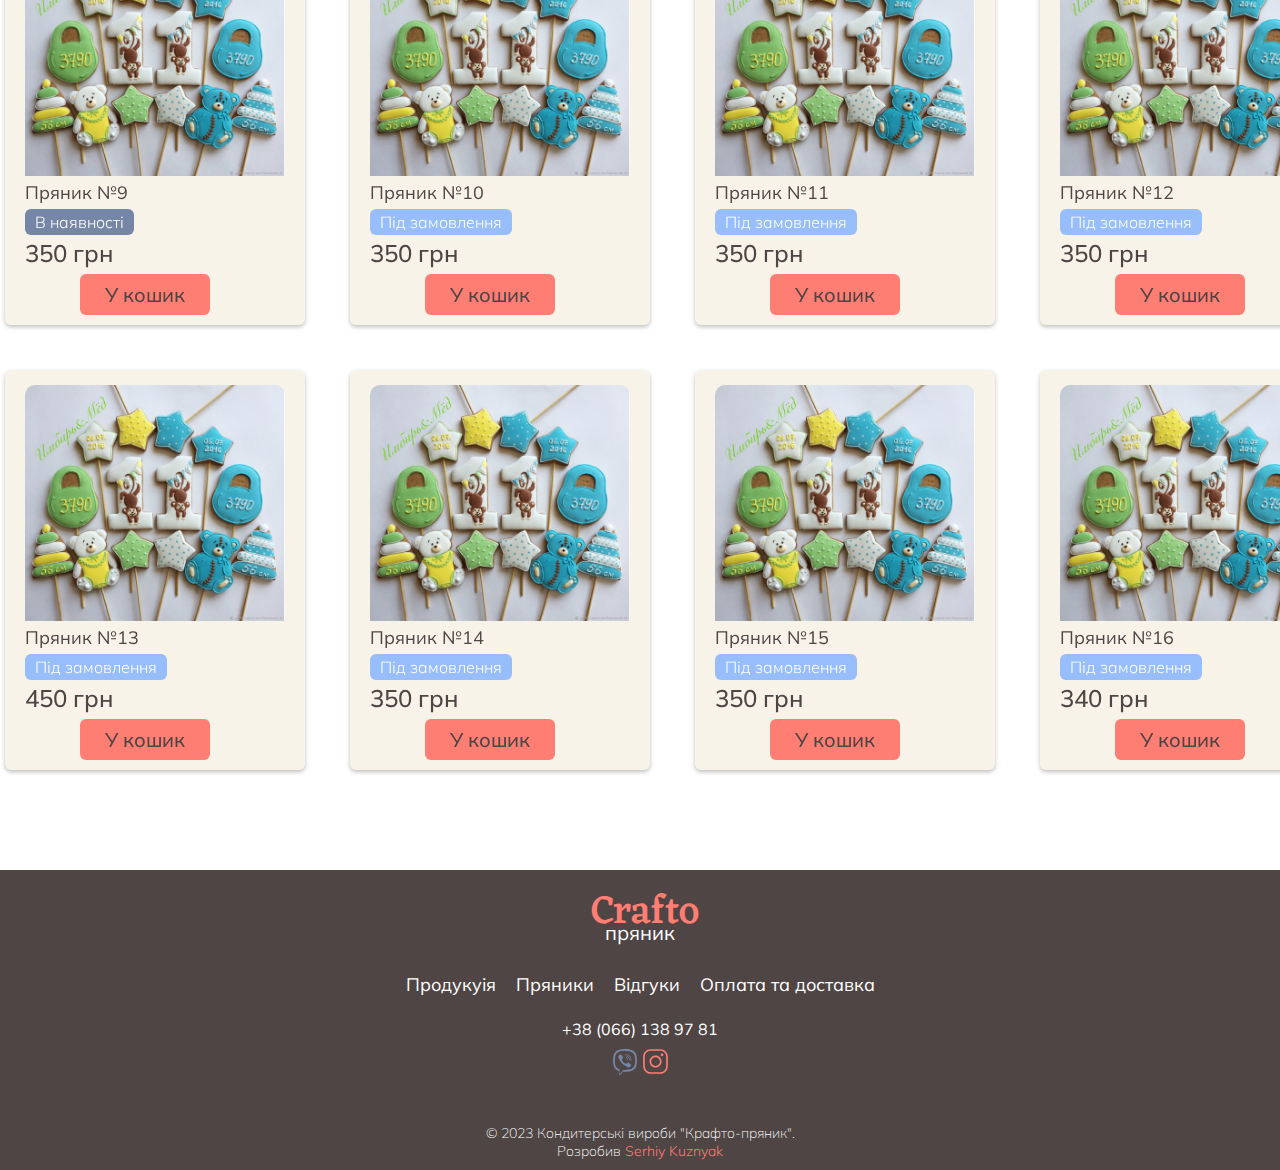
==== commit cf304cbd: "Update index.html" ====
--- a/index.html
+++ b/index.html
@@ -5,9 +5,9 @@
     <meta http-equiv="X-UA-Compatible" content="IE=edge">
     <meta name="viewport" content="width=device-width, initial-scale=1.0">
     <title>Імбирні пряники ручної роботи на заказ. Crafto-пряник</title>
-    <link rel="stylesheet" href="css/slick.css">
-    <link rel="stylesheet" href="css/style.css">
-    <link rel="stylesheet" href="css/reset.css">
+    <link rel="stylesheet" href="/css/slick.css">
+    <link rel="stylesheet" href="/css/style.css">
+    <link rel="stylesheet" href="/css/reset.css">
     <link rel="apple-touch-icon" sizes="180x180" href="favicon/apple-touch-icon.png">
     <link rel="icon" type="image/png" sizes="32x32" href="favicon/favicon-32x32.png">
     <link rel="icon" type="image/png" sizes="16x16" href="favicon/favicon-16x16.png">
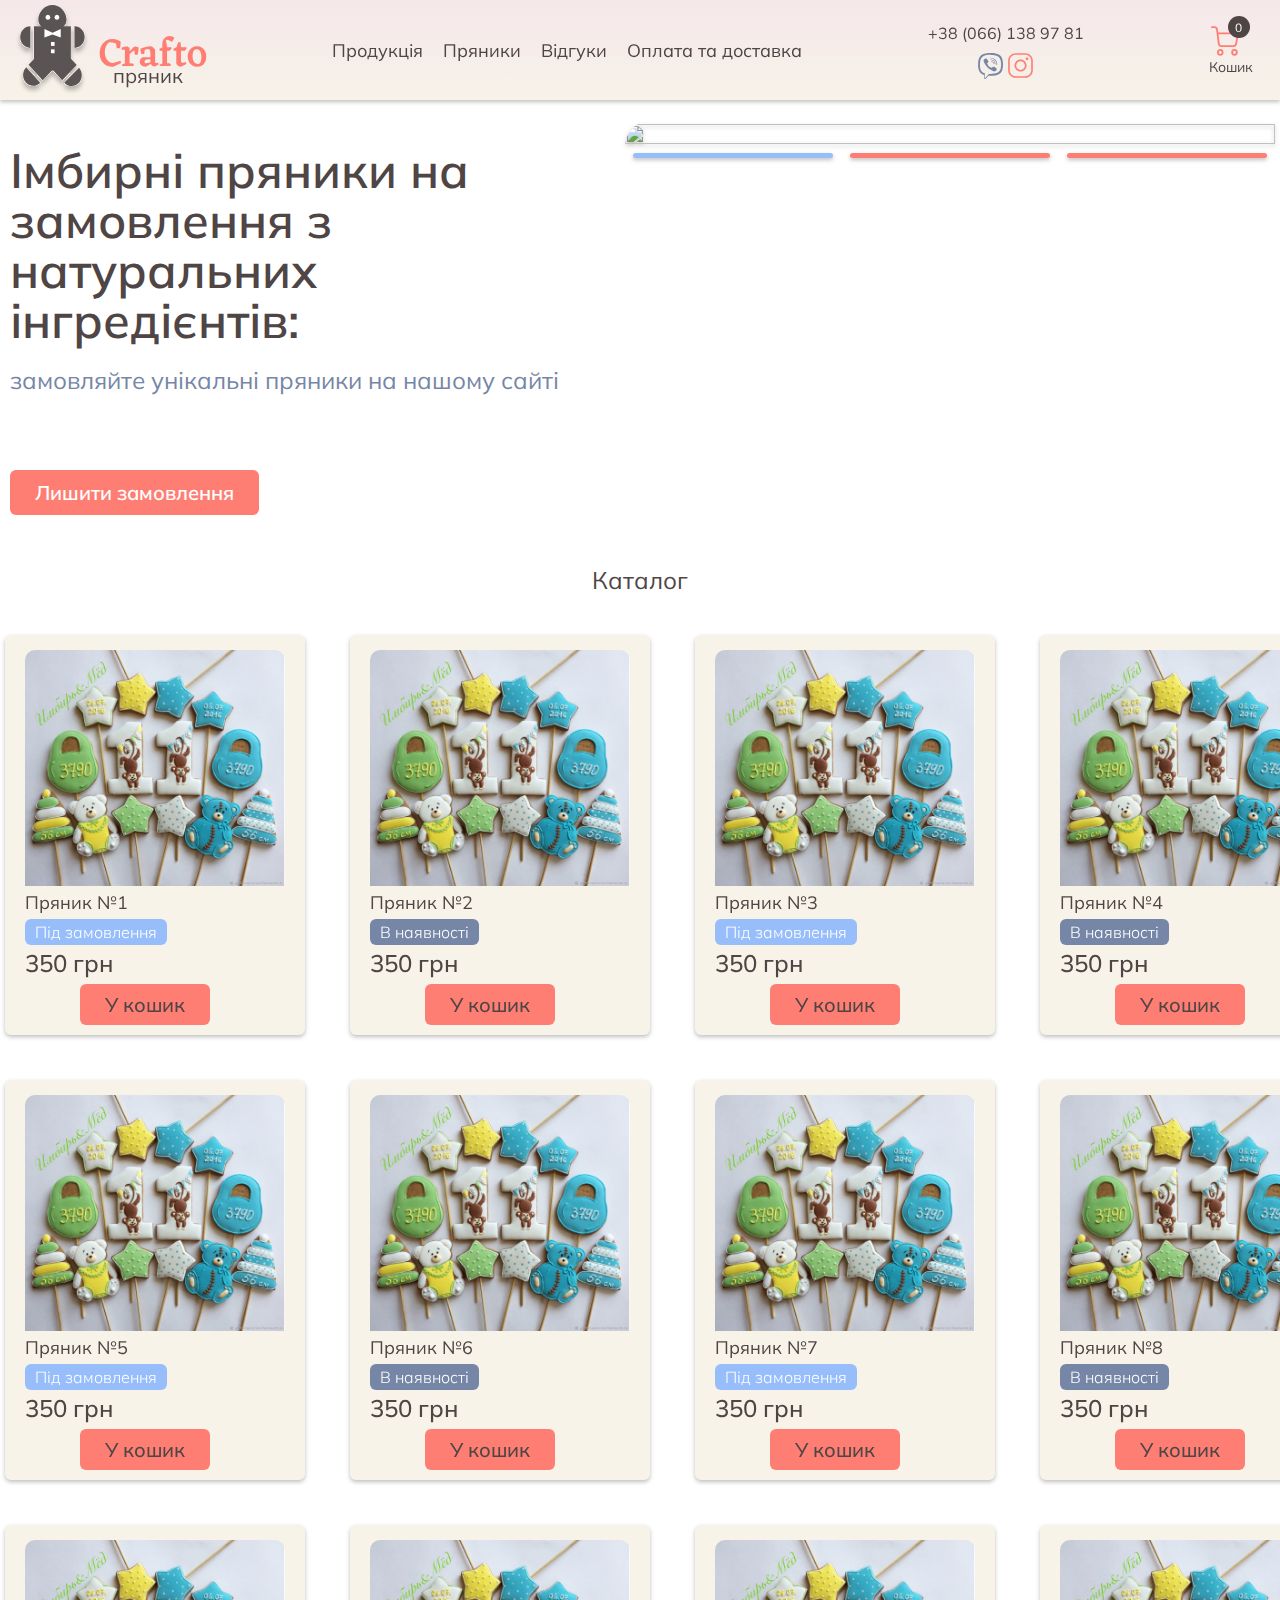
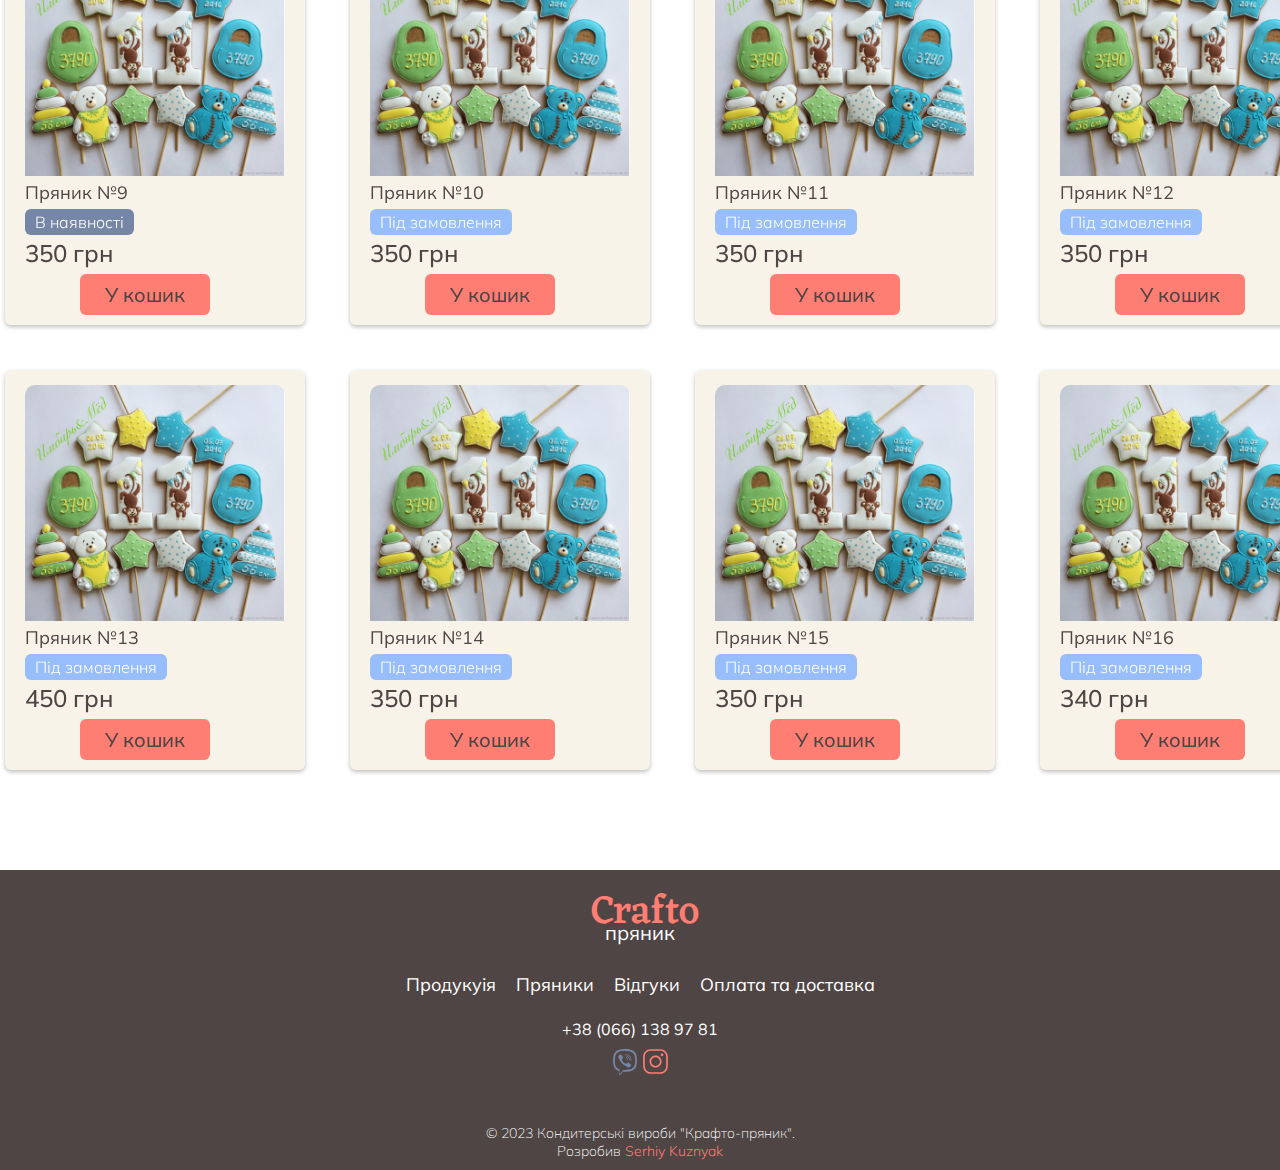
==== commit e7c81939: "Update index.html" ====
--- a/index.html
+++ b/index.html
@@ -5,9 +5,9 @@
     <meta http-equiv="X-UA-Compatible" content="IE=edge">
     <meta name="viewport" content="width=device-width, initial-scale=1.0">
     <title>Імбирні пряники ручної роботи на заказ. Crafto-пряник</title>
-    <link rel="stylesheet" href="/css/slick.css">
-    <link rel="stylesheet" href="/css/style.css">
-    <link rel="stylesheet" href="/css/reset.css">
+    <link rel="stylesheet" href="css/slick.css">
+    <link rel="stylesheet" href="css/style.css">
+    <link rel="stylesheet" href="css/reset.css">
     <link rel="apple-touch-icon" sizes="180x180" href="favicon/apple-touch-icon.png">
     <link rel="icon" type="image/png" sizes="32x32" href="favicon/favicon-32x32.png">
     <link rel="icon" type="image/png" sizes="16x16" href="favicon/favicon-16x16.png">
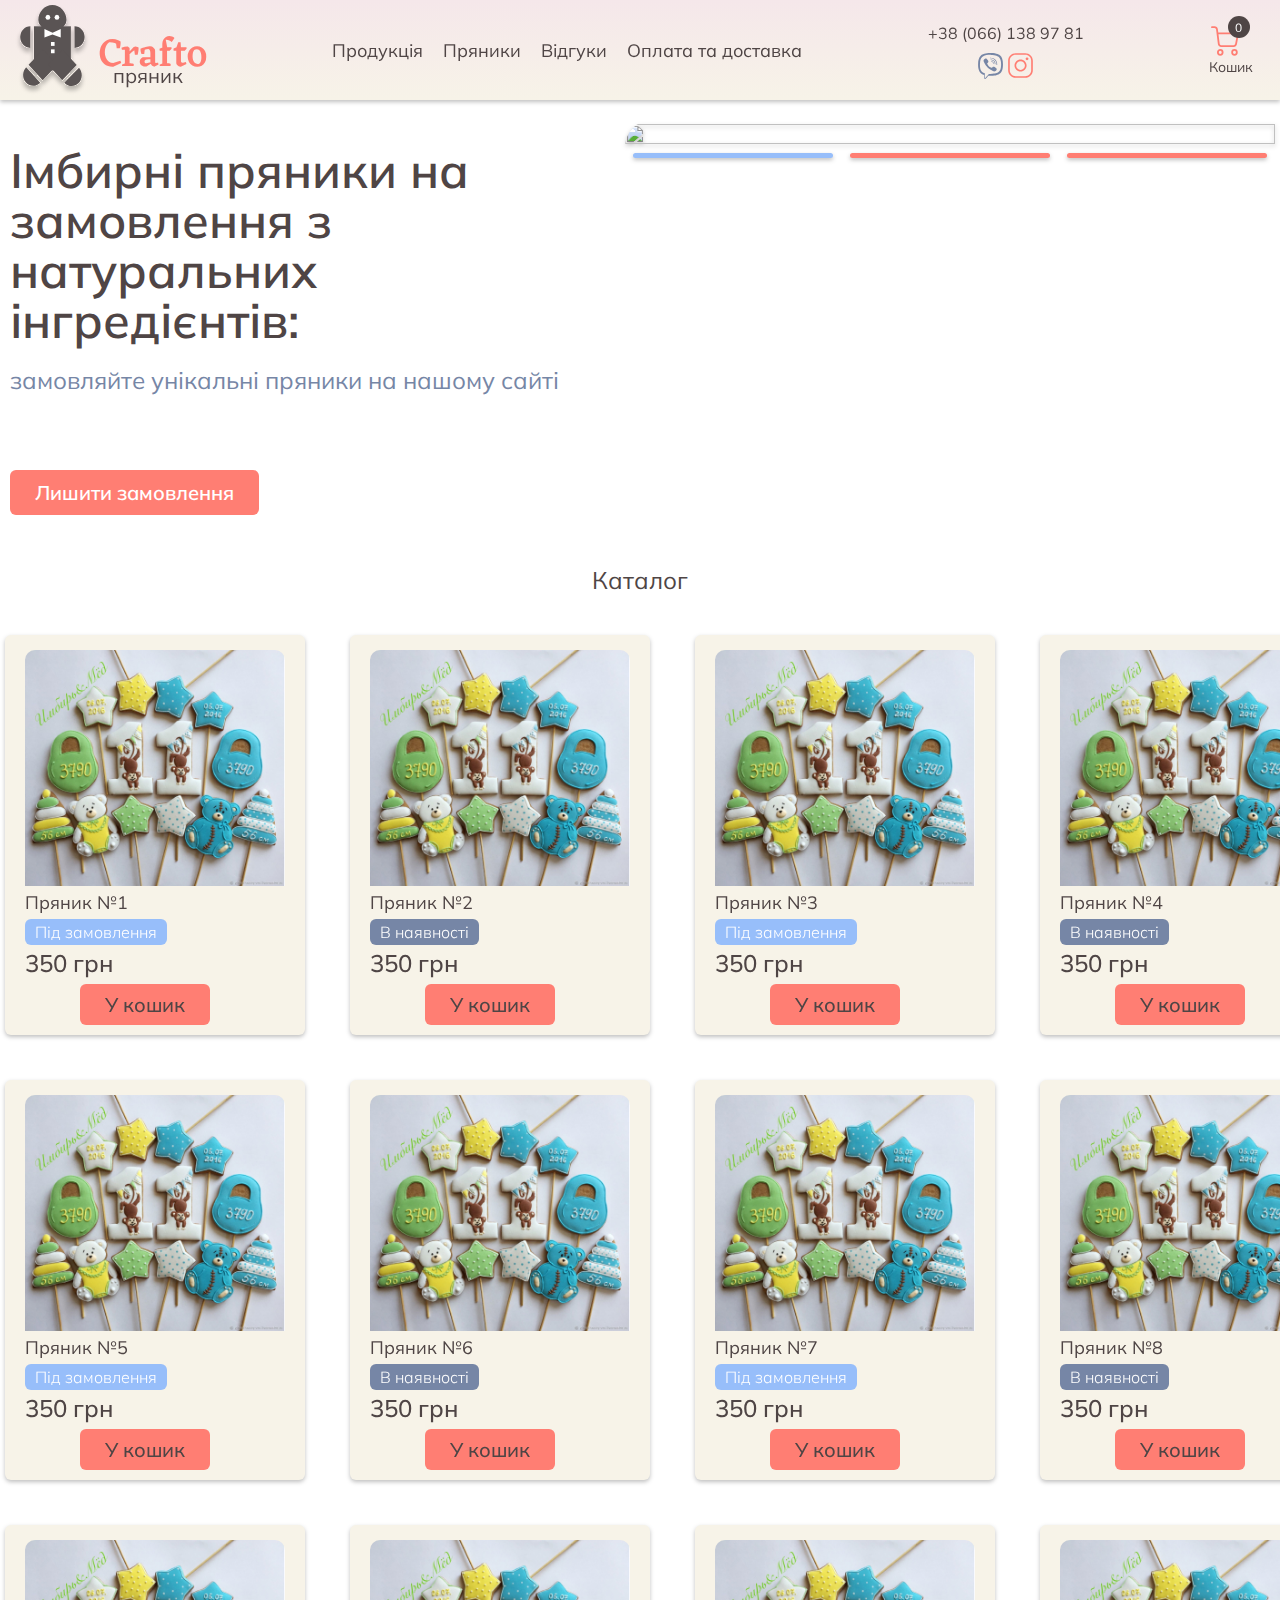
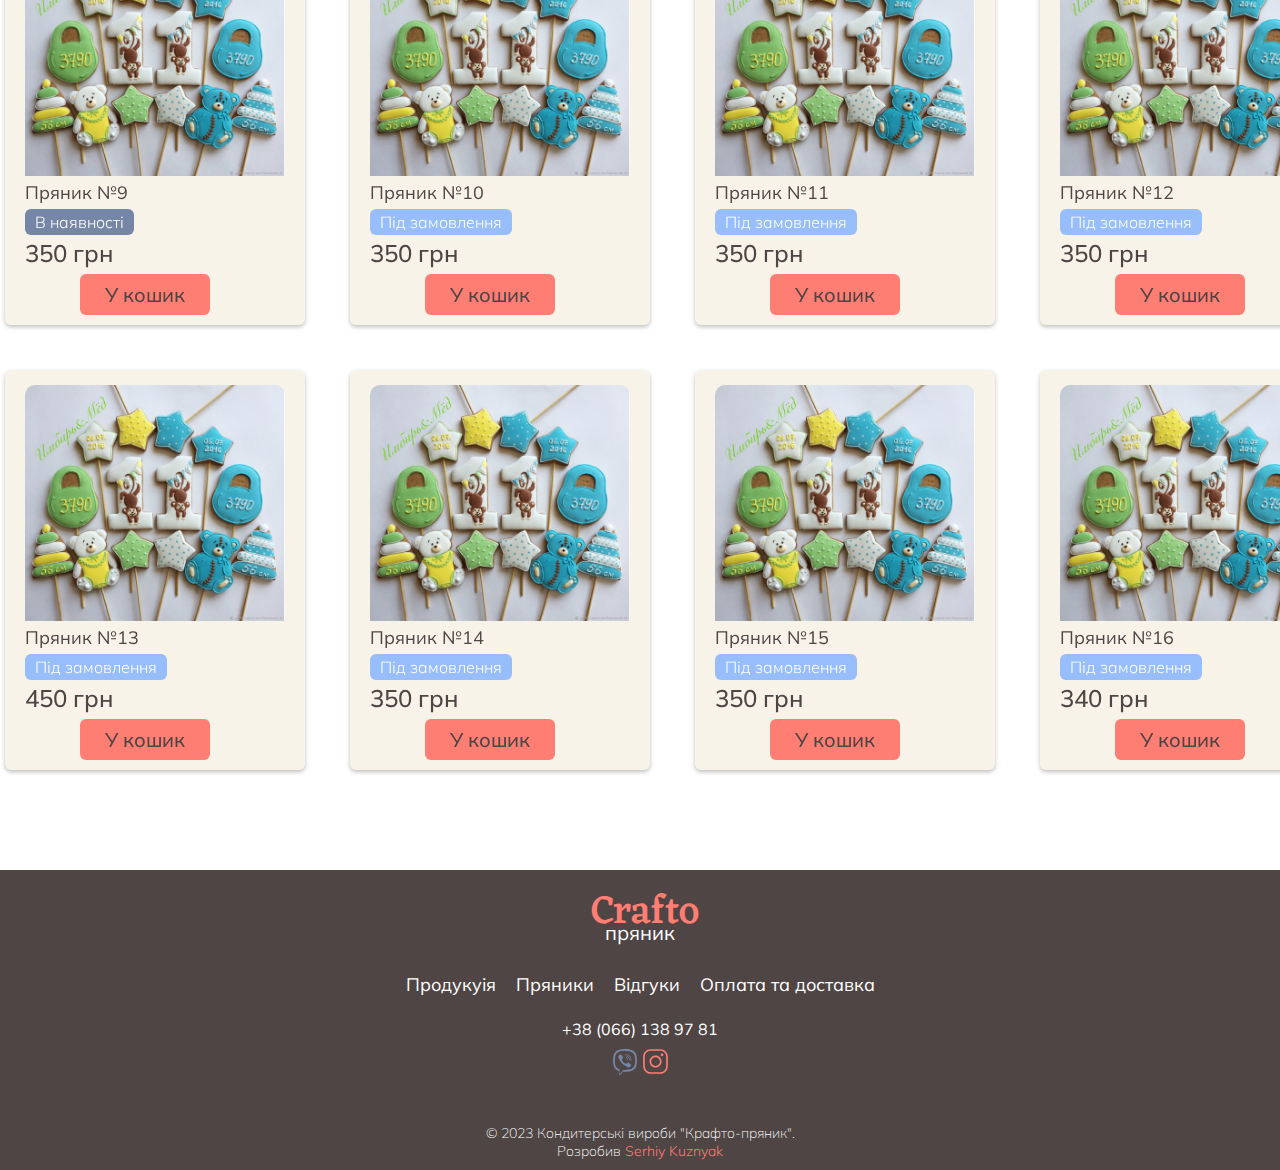
==== commit 908bcacf: "Update index.html" ====
--- a/index.html
+++ b/index.html
@@ -22,7 +22,7 @@
             <div class="top_wrapper">
                 <div class="logo">
                     <a href="/">
-                        <img src="/image/logo.svg" alt="logo">
+                        <img src="image/logo.svg" alt="logo">
                     </a> 
                     <div class="logo_text">
                         <a href="/">
@@ -51,17 +51,17 @@
                     </div>
                     <ul class="social-menu">
                         <li class="social-viber"><a href="viber://chat?number= 380661389781" target="_blank">
-                            <img src="/image/icon/viber-logo-14126.svg" alt="viber">
+                            <img src="image/icon/viber-logo-14126.svg" alt="viber">
                         </a></li>
                         <li class="social-instagram"><a href="https://www.instagram.com/crafto_pryanik/" target="_blank">
-                            <img src="/image/icon/instagram-logo-5544 1instagram_icon.svg" alt="instagram" max-width: 50px;>
+                            <img src="image/icon/instagram-logo-5544 1instagram_icon.svg" alt="instagram" max-width: 50px;>
                         </a></li>
                     </ul>
                 </div>
                 <div class="basket">
                     <div class="basket_icon">
                         <a href="#">
-                            <img src="/image/icon/backet.svg" alt="backet">                            
+                            <img src="image/icon/backet.svg" alt="backet">                            
                         </a>
                         <p class= "basket_text">Кошик</p>
                     </div>
@@ -100,7 +100,7 @@
                 <div class="catalog_cart">
 
                     <div class="cart" data-id ="01">
-                        <a href="/product.html"><img class="cart_img" src="/image/cart_1.jpg" alt="pryanik"></a>
+                        <a href="/product.html"><img class="cart_img" src="image/cart_1.jpg" alt="pryanik"></a>
                         <div class="catalog-box_category">
                             <div class="number_cart">Пряник №1</div>
                             <div class="info_cart">Під замовлення</div>
@@ -110,7 +110,7 @@
                     </div>
 
                     <div class="cart" data-id ="02">
-                        <a href="/product.html"><img class="cart_img" src="/image/cart_1.jpg" alt="pryanik"></a>
+                        <a href="/product.html"><img class="cart_img" src="image/cart_1.jpg" alt="pryanik"></a>
                         <div class="catalog-box_category">
                             <div class="number_cart">Пряник №2</div>
                             <div class="info_cart info_cart_one">В наявності</div>
@@ -120,7 +120,7 @@
                     </div>
 
                     <div class="cart" data-id ="03">
-                        <a href="/product.html"><img class="cart_img" src="/image/cart_1.jpg" alt="pryanik"></a>
+                        <a href="/product.html"><img class="cart_img" src="image/cart_1.jpg" alt="pryanik"></a>
                         <div class="catalog-box_category">
                             <div class="number_cart">Пряник №3</div>
                             <div class="info_cart">Під замовлення</div>
@@ -130,7 +130,7 @@
                     </div>
 
                     <div class="cart" data-id ="04">
-                        <a href="/product.html"><img class="cart_img" src="/image/cart_1.jpg" alt="pryanik"></a>
+                        <a href="/product.html"><img class="cart_img" src="image/cart_1.jpg" alt="pryanik"></a>
                         <div class="catalog-box_category">
                             <div class="number_cart">Пряник №4</div>
                             <div class="info_cart info_cart_one">В наявності</div>
@@ -140,7 +140,7 @@
                     </div>
 
                     <div class="cart" data-id ="05">
-                        <a href="/product.html"><img class="cart_img" src="/image/cart_1.jpg" alt="pryanik"></a>
+                        <a href="/product.html"><img class="cart_img" src="image/cart_1.jpg" alt="pryanik"></a>
                         <div class="catalog-box_category">
                             <div class="number_cart">Пряник №5</div>
                             <div class="info_cart">Під замовлення</div>
@@ -150,7 +150,7 @@
                     </div>
 
                     <div class="cart" data-id ="06">
-                        <a href="/product.html"><img class="cart_img" src="/image/cart_1.jpg" alt="pryanik"></a>
+                        <a href="/product.html"><img class="cart_img" src="image/cart_1.jpg" alt="pryanik"></a>
                         <div class="catalog-box_category">
                             <div class="number_cart">Пряник №6</div>
                             <div class="info_cart info_cart_one">В наявності</div>
@@ -160,7 +160,7 @@
                     </div>
 
                     <div class="cart" data-id ="07">
-                        <a href="/product.html"><img class="cart_img" src="/image/cart_1.jpg" alt="pryanik"></a>
+                        <a href="/product.html"><img class="cart_img" src="image/cart_1.jpg" alt="pryanik"></a>
                         <div class="catalog-box_category">
                             <div class="number_cart">Пряник №7</div>
                             <div class="info_cart">Під замовлення</div>
@@ -170,7 +170,7 @@
                     </div>
 
                     <div class="cart" data-id ="08">
-                        <a href="/product.html"><img class="cart_img" src="/image/cart_1.jpg" alt="pryanik"></a>
+                        <a href="/product.html"><img class="cart_img" src="image/cart_1.jpg" alt="pryanik"></a>
                         <div class="catalog-box_category">
                             <div class="number_cart">Пряник №8</div>
                             <div class="info_cart info_cart_one">В наявності</div>
@@ -180,7 +180,7 @@
                     </div>
 
                     <div class="cart" data-id ="09">
-                        <a href="/product.html"><img class="cart_img" src="/image/cart_1.jpg" alt="pryanik"></a>
+                        <a href="/product.html"><img class="cart_img" src="image/cart_1.jpg" alt="pryanik"></a>
                         <div class="catalog-box_category">
                             <div class="number_cart">Пряник №9</div>
                             <div class="info_cart info_cart_one">В наявності</div>
@@ -190,7 +190,7 @@
                     </div>
 
                     <div class="cart" data-id ="010">
-                        <a href="/product.html"><img class="cart_img" src="/image/cart_1.jpg" alt="pryanik"></a>
+                        <a href="/product.html"><img class="cart_img" src="image/cart_1.jpg" alt="pryanik"></a>
                         <div class="catalog-box_category">
                             <div class="number_cart">Пряник №10</div>
                             <div class="info_cart">Під замовлення</div>
@@ -200,7 +200,7 @@
                     </div>
 
                     <div class="cart" data-id ="011">
-                        <a href="/product.html"><img class="cart_img" src="/image/cart_1.jpg" alt="pryanik"></a>
+                        <a href="/product.html"><img class="cart_img" src="image/cart_1.jpg" alt="pryanik"></a>
                         <div class="catalog-box_category">
                             <div class="number_cart">Пряник №11</div>
                             <div class="info_cart">Під замовлення</div>
@@ -210,7 +210,7 @@
                     </div>
 
                     <div class="cart" data-id ="012">
-                        <a href="/product.html"><img class="cart_img" src="/image/cart_1.jpg" alt="pryanik"></a>
+                        <a href="/product.html"><img class="cart_img" src="image/cart_1.jpg" alt="pryanik"></a>
                         <div class="catalog-box_category">
                             <div class="number_cart">Пряник №12</div>
                             <div class="info_cart">Під замовлення</div>
@@ -220,7 +220,7 @@
                     </div>
 
                     <div class="cart" data-id ="013">
-                        <a href="/product.html"><img class="cart_img" src="/image/cart_1.jpg" alt="pryanik"></a>
+                        <a href="/product.html"><img class="cart_img" src="image/cart_1.jpg" alt="pryanik"></a>
                         <div class="catalog-box_category">
                             <div class="number_cart">Пряник №13</div>
                             <div class="info_cart">Під замовлення</div>
@@ -230,7 +230,7 @@
                     </div>
 
                     <div class="cart" data-id ="014">
-                        <a href="/product.html"><img class="cart_img" src="/image/cart_1.jpg" alt="pryanik"></a>
+                        <a href="/product.html"><img class="cart_img" src="image/cart_1.jpg" alt="pryanik"></a>
                         <div class="catalog-box_category">
                             <div class="number_cart">Пряник №14</div>
                             <div class="info_cart">Під замовлення</div>
@@ -240,7 +240,7 @@
                     </div>
 
                     <div class="cart" data-id ="015">
-                        <a href="/product.html"><img class="cart_img" src="/image/cart_1.jpg" alt="pryanik"></a>
+                        <a href="/product.html"><img class="cart_img" src="image/cart_1.jpg" alt="pryanik"></a>
                         <div class="catalog-box_category">
                             <div class="number_cart">Пряник №15</div>
                             <div class="info_cart">Під замовлення</div>
@@ -250,7 +250,7 @@
                     </div>
 
                     <div class="cart" data-id ="016">
-                        <a href="/product.html"><img class="cart_img" src="/image/cart_1.jpg" alt="pryanik"></a>
+                        <a href="/product.html"><img class="cart_img" src="image/cart_1.jpg" alt="pryanik"></a>
                         <div class="catalog-box_category">
                             <div class="number_cart">Пряник №16</div>
                             <div class="info_cart">Під замовлення</div>
@@ -287,8 +287,8 @@
                         <a href="tel:+380661389781" class="telephone">+38 (066) 138 97 81</a>
                     </div>
                     <ul class="social-menu">
-                        <li class="social-viber"><a href="viber://chat?number=+380661389781" target=_blank"><img src="/image/icon/viber-logo-14126.svg" alt="viber"></a></li>
-                        <li class="social-instagram"><a href="https://www.instagram.com/crafto_pryanik/" target="_blank"><img src="/image/icon/instagram-logo-5544 1instagram_icon.svg" alt="instagram" max-width: 50px;></a></li>
+                        <li class="social-viber"><a href="viber://chat?number=+380661389781" target=_blank"><img src="image/icon/viber-logo-14126.svg" alt="viber"></a></li>
+                        <li class="social-instagram"><a href="https://www.instagram.com/crafto_pryanik/" target="_blank"><img src="image/icon/instagram-logo-5544 1instagram_icon.svg" alt="instagram" max-width: 50px;></a></li>
                     </ul>
                 </div>
             </div>
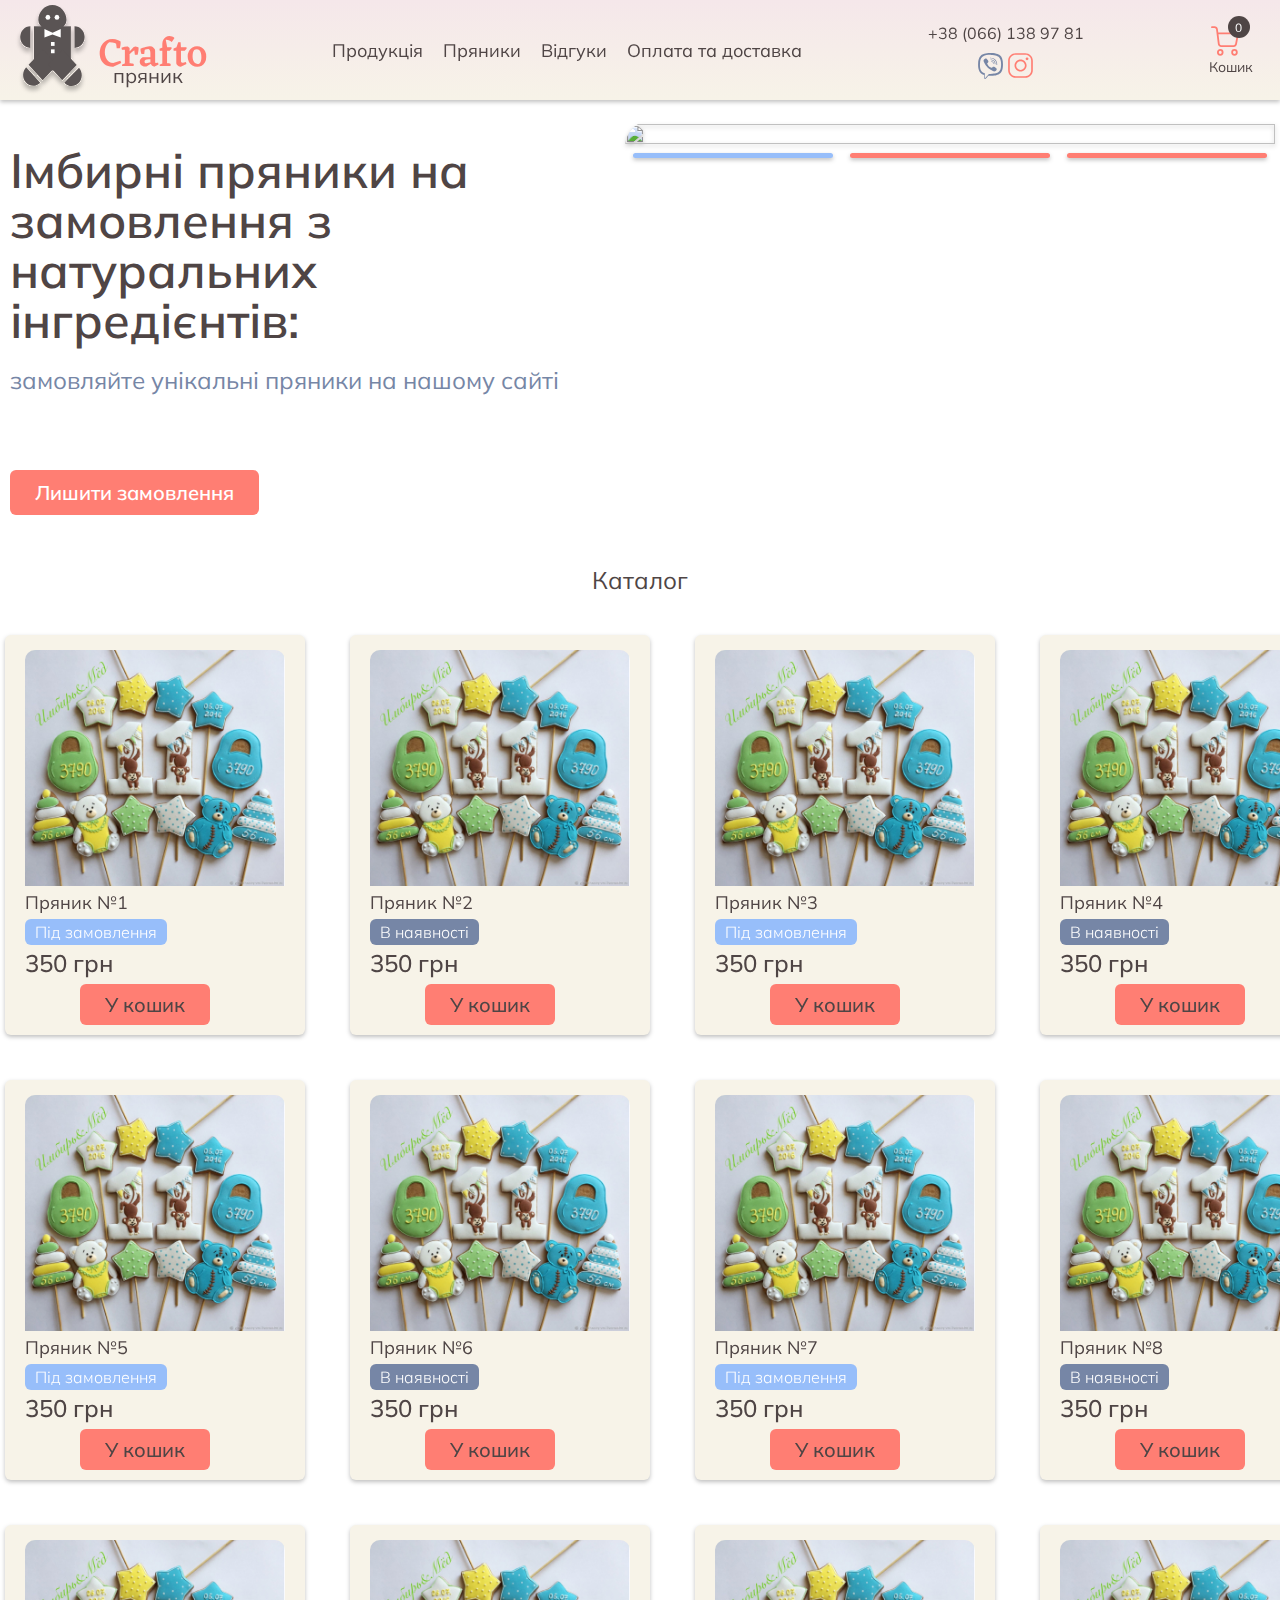
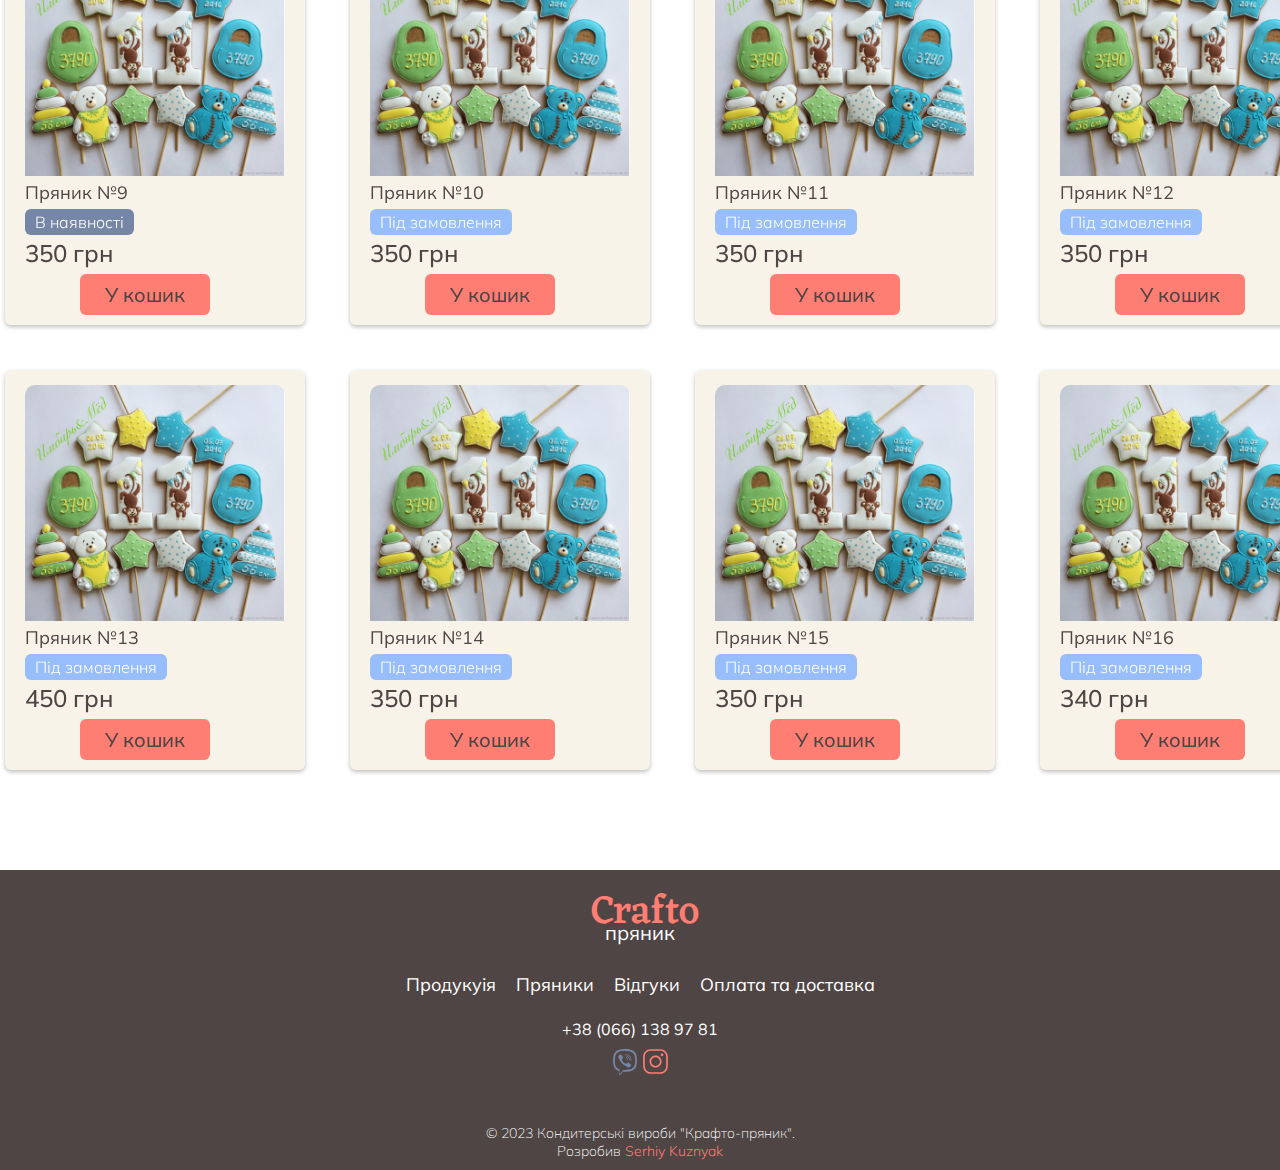
==== commit 53dd2763: "Update index.html" ====
--- a/index.html
+++ b/index.html
@@ -348,14 +348,14 @@
        </div>
 
     </div>
-    <script src="/js/calcCartPrice.js"></script>
-    <script src="/js/basketItems.js"></script>   
+    <script src="js/calcCartPrice.js"></script>
+    <script src="js/basketItems.js"></script>   
     <script src="https://ajax.googleapis.com/ajax/libs/jquery/3.7.1/jquery.min.js"></script>    
-    <script src="/js/slider.js"></script>
-    <script src="/js/slick.min.js"></script>
-    <script src="/js/form.js"></script> 
+    <script src="js/slider.js"></script>
+    <script src="js/slick.min.js"></script>
+    <script src="js/form.js"></script> 
     <script src="js/script.js"></script>
-    <script src="/js/localStorage.js"></script>    
-    <script src="/js/toggleCartStatus.js"></script>    
+    <script src="js/localStorage.js"></script>    
+    <script src="js/toggleCartStatus.js"></script>    
 </body>
 </html>
